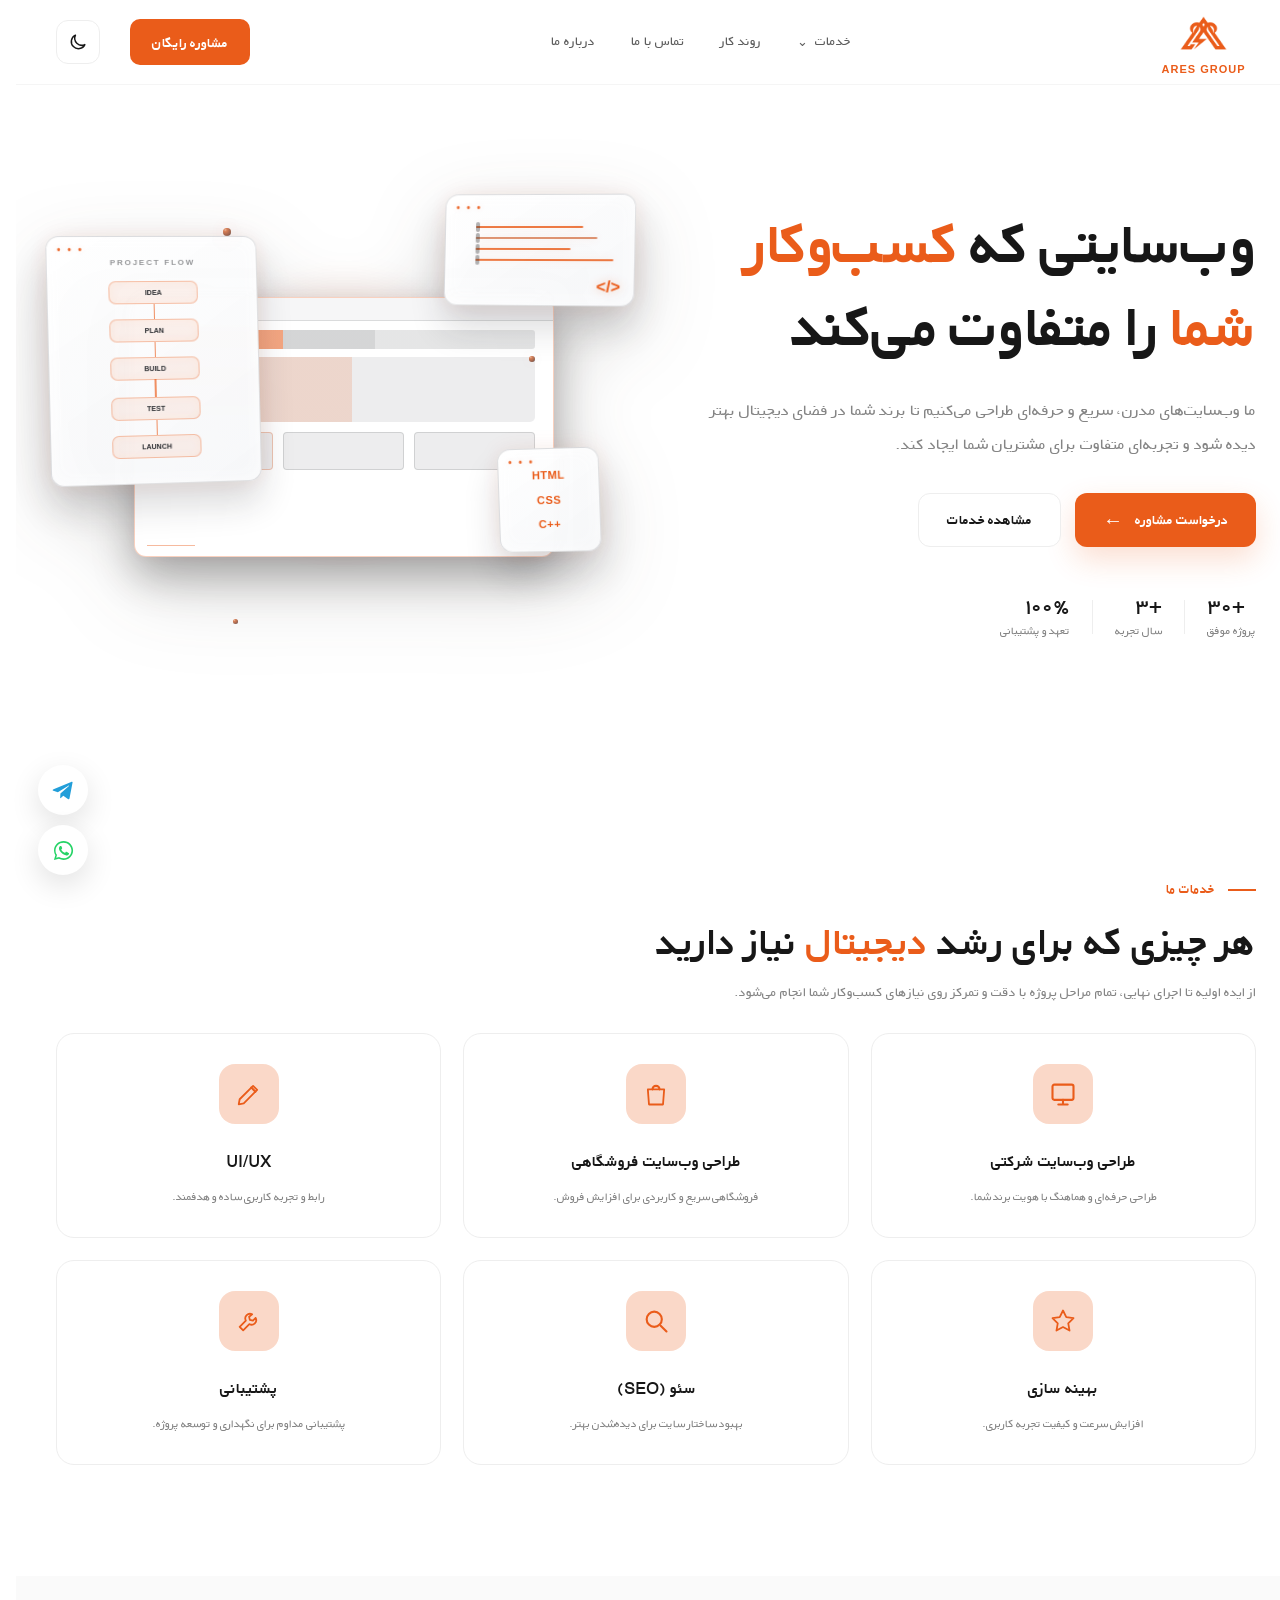
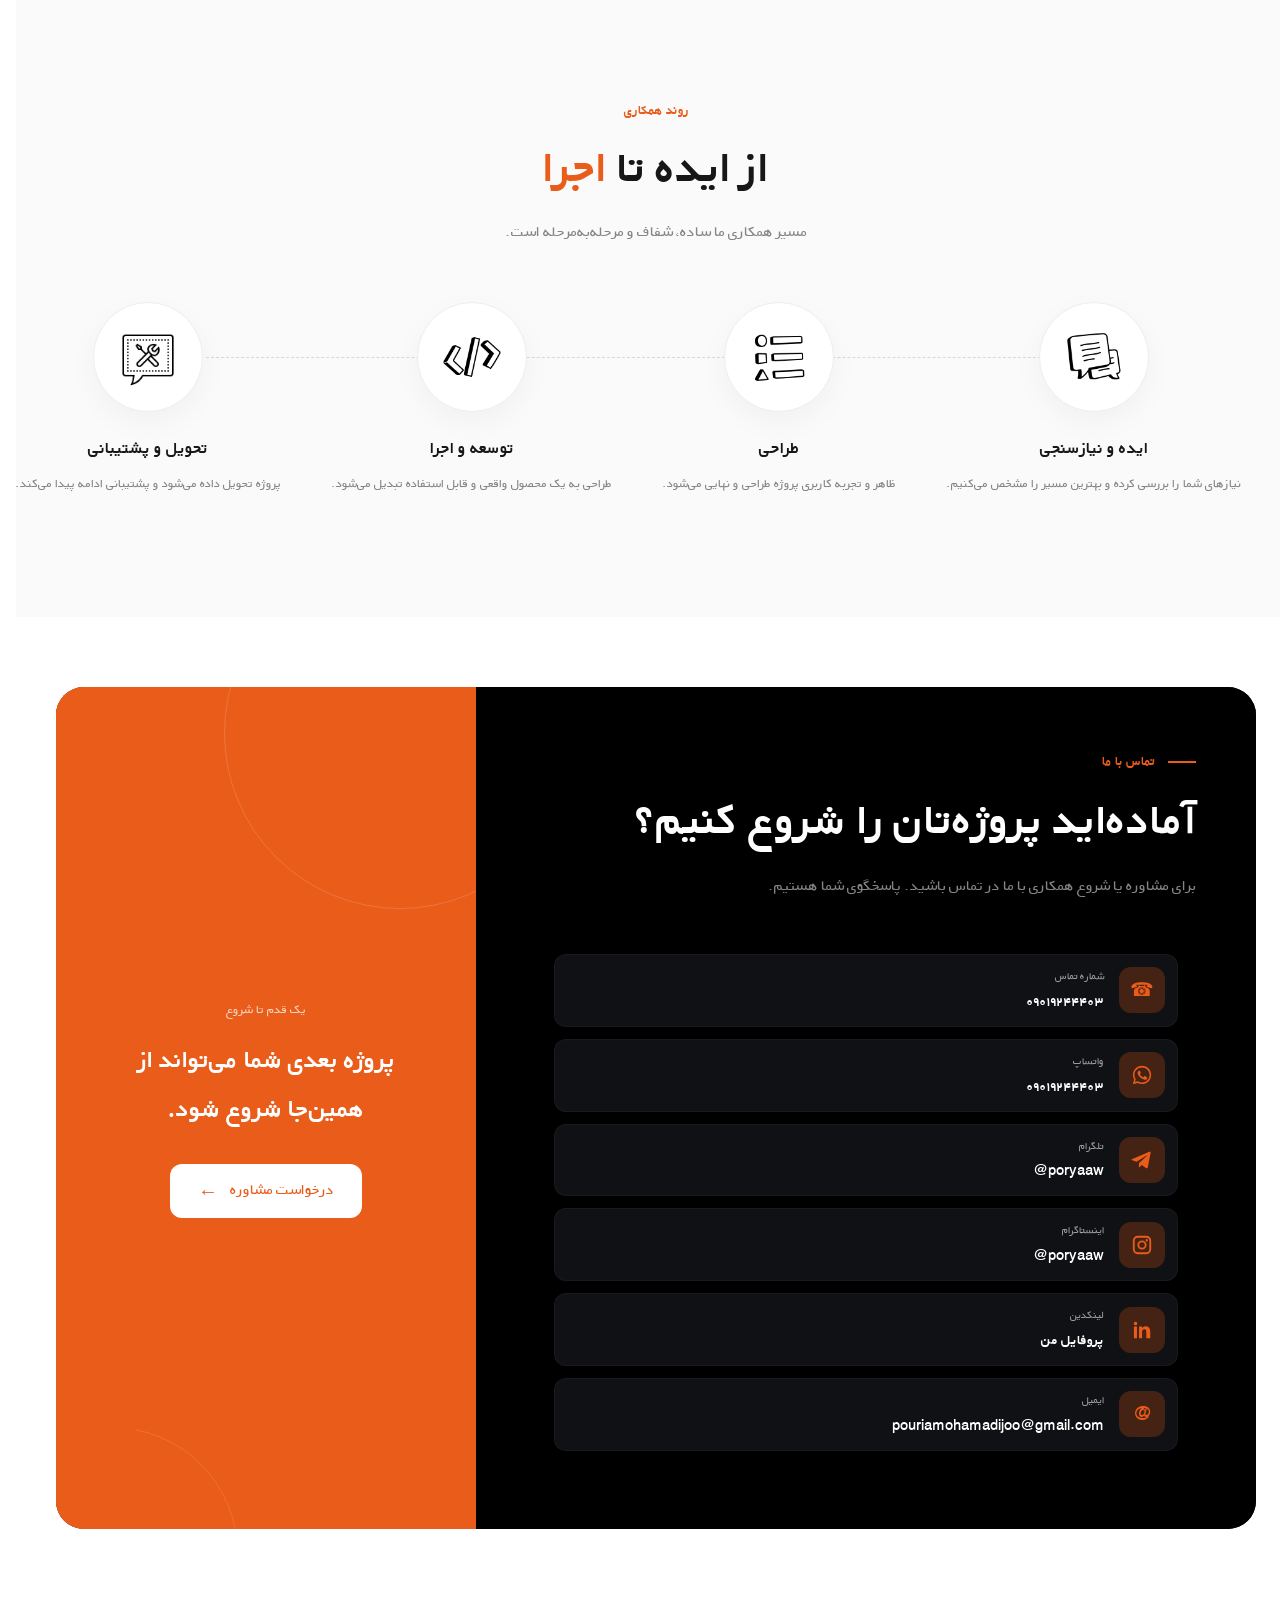
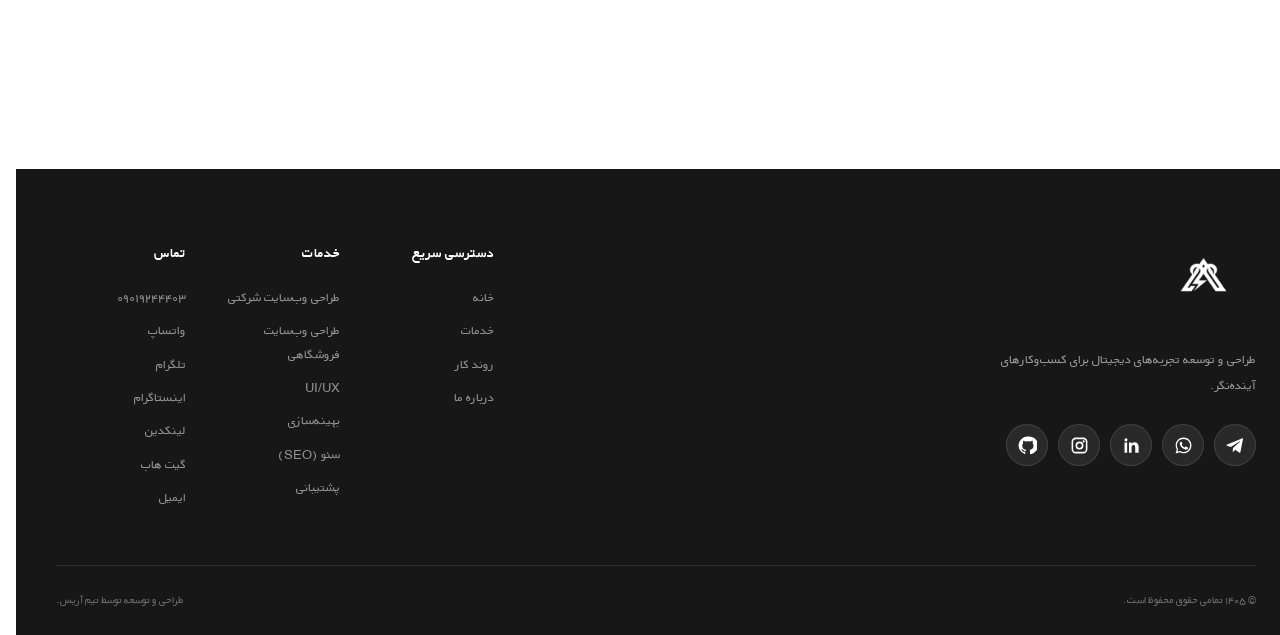
==== index.html @ 365f29b2 "Initial commit: ARES production ready" ====
<!DOCTYPE html>
<html lang="fa" dir="rtl">

<head>
    <meta charset="UTF-8">
    <meta name="viewport" content="width=device-width, initial-scale=1.0">

    <title>ARES</title>

    <meta
        name="description"
        content="طراحی و توسعه وب‌سایت‌های حرفه‌ای"
    >

    <script>
        (function () {
            try {
                var theme = localStorage.getItem("ares-theme");
                if (theme === "dark" ||
                    (theme === null && window.matchMedia("(prefers-color-scheme: dark)").matches)) {
                    document.documentElement.classList.add("theme-ready");
                }
            } catch (e) {}
        })();
    </script>

    <link rel="stylesheet" href="css/style.css">
</head>

<body>

    <!-- =========================
         FLOATING SOCIAL BUTTONS
    ========================== -->

    <div class="floating-socials">

        <a
            href="https://t.me/poryaaw"
            target="_blank"
            rel="noopener noreferrer"
            class="social-btn telegram"
            aria-label="تلگرام"
        >
            <svg viewBox="0 0 24 24" aria-hidden="true">
                <path d="M21.5 3.5L18.3 20c-.2 1.1-.8 1.4-1.7.9l-4.8-3.5-2.3 2.2c-.3.3-.5.5-1 .5l.3-4.9 8.9-8c.4-.4-.1-.6-.6-.2L6.1 13.8l-4.7-1.5c-1-.3-1-1 .2-1.5L20 3c.9-.3 1.7.2 1.5.5z"/>
            </svg>
        </a>

        <a
            href="https://wa.me/989019244403"
            target="_blank"
            rel="noopener noreferrer"
            class="social-btn whatsapp"
            aria-label="واتساپ"
        >
            <svg viewBox="0 0 24 24" aria-hidden="true">
                <path d="M12.1 2C6.6 2 2.1 6.4 2.1 11.9c0 1.8.5 3.5 1.4 5L2 22l5.2-1.4c1.5.8 3.1 1.2 4.8 1.2 5.5 0 10-4.4 10-9.9S17.6 2 12.1 2zm0 18.1c-1.5 0-3-.4-4.3-1.1l-.3-.2-3.1.8.8-3-.2-.3c-.9-1.3-1.3-2.8-1.3-4.4 0-4.5 3.7-8.1 8.3-8.1s8.3 3.6 8.3 8.1-3.7 8.2-8.2 8.2zm4.5-6.1c-.2-.1-1.4-.7-1.6-.8-.2-.1-.4-.1-.5.1-.2.2-.6.8-.7 1-.1.2-.3.2-.5.1-1.5-.7-2.5-1.3-3.5-3-.3-.5.3-.5.8-1.7.1-.2 0-.4-.1-.5-.1-.1-.5-1.2-.7-1.6-.2-.4-.4-.3-.5-.3h-.4c-.2 0-.5.1-.7.3-.2.2-.9.9-.9 2.2s.9 2.5 1 2.7c.1.2 1.8 2.8 4.4 3.9 1.7.7 2.4.8 3.3.7.5-.1 1.4-.6 1.6-1.1.2-.5.2-1 .1-1.1-.1-.2-.3-.2-.5-.3z"/>
            </svg>
        </a>

    </div>


    <!-- =========================
         HEADER
    ========================== -->

    <header class="header">

        <div class="container header-inner">

            <a href="index.html#home" class="logo-link">
                <img
                    src="/logo/YOUR-LOGO.png"
                    alt="ARES"
                    class="logo"
                >
                <span class="logo-name">ARES GROUP</span>
            </a>

            <nav class="navigation">
<div class="nav-services-dropdown">
                    <a href="index.html#services" class="nav-link nav-services-trigger" aria-haspopup="true">
                        خدمات
                        <span class="nav-services-arrow" aria-hidden="true">⌄</span>
                    </a>
                    <div class="services-dropdown-menu" role="menu">
                        <a href="service-corporate.html" role="menuitem">طراحی وب‌سایت شرکتی</a>
                        <a href="service-ecommerce.html" role="menuitem">طراحی وب‌سایت فروشگاهی</a>
                        <a href="service-uiux.html" role="menuitem">UI/UX</a>
                        <a href="service-optimization.html" role="menuitem">بهینه‌سازی</a>
                        <a href="service-seo.html" role="menuitem">سئو (SEO)</a>
                        <a href="service-support.html" role="menuitem">پشتیبانی</a>
                    </div>
                </div>

                <a href="#process" class="nav-link">
                    روند کار
                </a>

                <a href="#contact" class="nav-link">
                    تماس با ما
                </a>

                <a href="about.html" class="nav-link">
                    درباره ما
                </a>

            </nav>

            <a href="index.html#contact-form" class="header-button consultation-link">
                مشاوره رایگان
            </a>

            <button
                class="theme-toggle"
                type="button"
                aria-label="فعال کردن حالت تاریک"
                aria-pressed="false"
                title="حالت تاریک"
            >
                <svg class="moon-icon" viewBox="0 0 24 24" aria-hidden="true">
                    <path d="M20.2 15.1A8.5 8.5 0 0 1 8.9 3.8 8.5 8.5 0 1 0 20.2 15.1Z"></path>
                </svg>
                <svg class="sun-icon" viewBox="0 0 24 24" aria-hidden="true">
                    <circle cx="12" cy="12" r="4"></circle>
                    <path d="M12 2v2M12 20v2M4.93 4.93l1.42 1.42M17.65 17.65l1.42 1.42M2 12h2M20 12h2M4.93 19.07l1.42-1.42M17.65 6.35l1.42-1.42"></path>
                </svg>
            </button>

            <button
                class="mobile-menu-button"
                aria-label="باز کردن منو"
                type="button"
            >
                <span></span>
                <span></span>
                <span></span>
            </button>

        </div>

        <div class="mobile-navigation">
<div class="mobile-services-group">
                <a href="index.html#services">خدمات</a>
                <div class="mobile-services-submenu">
                    <a href="service-corporate.html">طراحی وب‌سایت شرکتی</a>
                    <a href="service-ecommerce.html">طراحی وب‌سایت فروشگاهی</a>
                    <a href="service-uiux.html">UI/UX</a>
                    <a href="service-optimization.html">بهینه‌سازی</a>
                    <a href="service-seo.html">سئو (SEO)</a>
                    <a href="service-support.html">پشتیبانی</a>
                </div>
            </div>
            <a href="#process">روند کار</a>
            <a href="#contact">تماس با ما</a>
            <a href="about.html">درباره ما</a>

        </div>

    </header>


    <main>

        <!-- =========================
             HERO
        ========================== -->

        <section class="hero" id="home">

            <div class="container hero-grid">

                <div class="hero-content">

                    <h1>
                        وب‌سایتی که
                        <span>کسب‌وکار شما</span>
                        را متفاوت می‌کند
                    </h1>

                    <p class="hero-description">
                        ما وب‌سایت‌های مدرن، سریع و حرفه‌ای طراحی می‌کنیم
                        تا برند شما در فضای دیجیتال بهتر دیده شود و
                        تجربه‌ای متفاوت برای مشتریان شما ایجاد کند.
                    </p>

                    <div class="hero-buttons">

                        <a href="#contact-form" class="primary-button consultation-link">
                            درخواست مشاوره
                            <span>←</span>
                        </a>

                        <a href="#services" class="secondary-button">
                            مشاهده خدمات
                        </a>

                    </div>

                    <div class="hero-trust">

                        <div class="trust-item">
                            <strong dir="ltr">۳۰+</strong>
                            <span>پروژه موفق</span>
                        </div>

                        <div class="trust-divider"></div>

                        <div class="trust-item">
                            <strong>+۳</strong>
                            <span>سال تجربه</span>
                        </div>

                        <div class="trust-divider"></div>

                        <div class="trust-item">
                            <strong>۱۰۰٪</strong>
                            <span>تعهد و پشتیبانی</span>
                        </div>

                    </div>

                </div>


                <div class="hero-visual">

                    <div class="hero-3d-scene" aria-hidden="true">
                        <div class="hero-panel hero-panel-code">
                            
                            <div class="code-line"></div>
                            <div class="code-line"></div>
                            <div class="code-line"></div>
                            <div class="code-line"></div>
                            <b>&lt;/&gt;</b>
                        </div>

                        <div class="hero-panel hero-panel-flow">
                            <span class="flow-title">PROJECT FLOW</span>
                            <div class="flow-row">
                                <i>IDEA</i><em></em><i>PLAN</i><em></em><i>BUILD</i>
                            </div>
                            <div class="flow-row flow-row-second">
                                <i>TEST</i><em></em><i>LAUNCH</i>
                            </div>
                        </div>
<div class="hero-panel-webpage">
                            <div class="web-topbar"></div>
                            <div class="web-nav"></div>
                            <div class="web-hero"></div>
                            <div class="web-cards">
                                <div class="web-card"></div>
                                <div class="web-card"></div>
                                <div class="web-card"></div>
                            </div>
                        </div>

                        <div class="hero-panel hero-panel-data">
                            <div class="stack-item"><b>HTML</b></div>
                            <div class="stack-item"><b>CSS</b></div>
                            <div class="stack-item"><b>C++</b></div>
                        </div>

                        <div class="hero-orb hero-orb-one"></div>
                        <div class="hero-orb hero-orb-two"></div>
                        <div class="hero-orb hero-orb-three"></div>
                    </div>

                </div>

            </div>

        </section>


        <!-- =========================
             SERVICES
        ========================== -->

        <section class="services section" id="services">

            <div class="container">

                <div class="section-heading">

                    <span class="section-label">
                        خدمات ما
                    </span>

                    <h2>
                        هر چیزی که برای رشد
                        <span>دیجیتال</span>
                        نیاز دارید
                    </h2>

                    <p>
                        از ایده اولیه تا اجرای نهایی، تمام مراحل پروژه
                        با دقت و تمرکز روی نیازهای کسب‌وکار شما انجام می‌شود.
                    </p>

                </div>


                <div class="services-grid">

                    <a href="service-corporate.html" class="service-card" aria-label="طراحی وب‌سایت شرکتی">
                        <div class="service-icon" aria-hidden="true"><svg viewBox="0 0 24 24"><rect x="3" y="4" width="18" height="13" rx="1.5"></rect><path d="M8 21h8M12 17v4"></path></svg></div>
                        <h3>طراحی وب‌سایت شرکتی</h3>
                        <p>طراحی حرفه‌ای و هماهنگ با هویت برند شما.</p>
                    </a>

                    <a href="service-ecommerce.html" class="service-card" aria-label="طراحی وب‌سایت فروشگاهی">
                        <div class="service-icon" aria-hidden="true"><svg viewBox="0 0 24 24"><path d="M5 8h14l-1 13H6L5 8Z"></path><path d="M9 8a3 3 0 0 1 6 0"></path></svg></div>
                        <h3>طراحی وب‌سایت فروشگاهی</h3>
                        <p>فروشگاهی سریع و کاربردی برای افزایش فروش.</p>
                    </a>

                    <a href="service-uiux.html" class="service-card" aria-label="UI/UX">
                        <div class="service-icon" aria-hidden="true"><svg viewBox="0 0 24 24"><path d="m4 16.5-.8 4.3 4.3-.8L19 8.5 15.5 5 4 16.5Z"></path><path d="m14 6.5 3.5 3.5"></path></svg></div>
                        <h3>UI/UX</h3>
                        <p>رابط و تجربه کاربری ساده و هدفمند.</p>
                    </a>

                    <a href="service-optimization.html" class="service-card" aria-label="بهینه سازی">
                        <div class="service-icon" aria-hidden="true"><svg viewBox="0 0 24 24"><path d="m12 3 2.8 5.7 6.2.9-4.5 4.4 1.1 6.2-5.6-3-5.6 3 1.1-6.2L3 9.6l6.2-.9L12 3Z"></path></svg></div>
                        <h3>بهینه سازی</h3>
                        <p>افزایش سرعت و کیفیت تجربه کاربری.</p>
                    </a>

                    <a href="service-seo.html" class="service-card" aria-label="سئو (SEO)">
                        <div class="service-icon" aria-hidden="true"><svg viewBox="0 0 24 24"><circle cx="10.5" cy="10.5" r="6.5"></circle><path d="m16 16 5 5"></path></svg></div>
                        <h3>سئو (SEO)</h3>
                        <p>بهبود ساختار سایت برای دیده‌شدن بهتر.</p>
                    </a>

                    <a href="service-support.html" class="service-card" aria-label="پشتیبانی">
                        <div class="service-icon" aria-hidden="true"><svg viewBox="0 0 24 24"><path d="M14.7 6.3a4 4 0 0 0-5.4 5.4L4 17l3 3 5.3-5.3a4 4 0 0 0 5.4-5.4l-2.3 2.3-2.7-.6-.6-2.7 2.6-2Z"></path></svg></div>
                        <h3>پشتیبانی</h3>
                        <p>پشتیبانی مداوم برای نگهداری و توسعه پروژه.</p>
                    </a>

                </div>

            </div>

        </section>


        <!-- =========================
             PROCESS
        ========================== -->

        <section class="process section" id="process">

            <div class="container">

                <div class="section-heading centered">

                    <span class="section-label">
                        روند همکاری
                    </span>

                    <h2>
                        از ایده تا
                        <span>اجرا</span>
                    </h2>

                    <p>
                        مسیر همکاری ما ساده، شفاف و مرحله‌به‌مرحله است.
                    </p>

                </div>


                <div class="process-grid">

                    <div class="process-line"></div>
                    <div class="process-item">

                        <div class="process-icon">
                            <img src="assets/icons/1.png" alt="">
                        </div>

                        <h3>
                            ایده و نیازسنجی
                        </h3>

                        <p>
                            نیازهای شما را بررسی کرده و
                            بهترین مسیر را مشخص می‌کنیم.
                        </p>

                    </div>

                    <div class="process-item">

                        <div class="process-icon">
                            <img src="assets/icons/2.png" alt="">
                        </div>

                        <h3>
                            طراحی
                        </h3>

                        <p>
                            ظاهر و تجربه کاربری پروژه
                            طراحی و نهایی می‌شود.
                        </p>

                    </div>

                    <div class="process-item">

                        <div class="process-icon">
                            <img src="assets/icons/3.png" alt="">
                        </div>

                        <h3>
                            توسعه و اجرا
                        </h3>

                        <p>
                            طراحی به یک محصول واقعی و
                            قابل استفاده تبدیل می‌شود.
                        </p>

                    </div>

                    <div class="process-item">

                        <div class="process-icon">
                            <img src="assets/icons/4.png" alt="">
                        </div>

                        <h3>
                            تحویل و پشتیبانی
                        </h3>

                        <p>
                            پروژه تحویل داده می‌شود و
                            پشتیبانی ادامه پیدا می‌کند.
                        </p>

                    </div>

                </div>

            </div>

        </section>


        <!-- =========================
             CONTACT
        ========================== -->

        <section class="contact section" id="contact">

            <div class="container">

                <div class="contact-box">

                    <div class="contact-content">

                        <span class="section-label">
                            تماس با ما
                        </span>

                        <h2>
                            آماده‌اید پروژه‌تان را
                            <span>شروع کنیم؟</span>
                        </h2>

                        <p>
                            برای مشاوره یا شروع همکاری با ما در تماس باشید.
                            پاسخگوی شما هستیم.
                        </p>

                        <div class="contact-methods">


                            <a
                                href="tel:09019244403"
                                class="contact-method"
                            >
                                <div class="contact-method-icon">
                                    ☎
                                </div>

                                <div>
                                    <span>شماره تماس</span>
                                    <strong>
                                        ۰۹۰۱۹۲۴۴۴۰۳
                                    </strong>
                                </div>
                            </a>



                            <a
                                href="https://wa.me/989019244403"
                                target="_blank"
                                rel="noopener noreferrer"
                                class="contact-method"
                            >
                                <div class="contact-method-icon social-icon whatsapp-icon">
                                    <svg viewBox="0 0 24 24" aria-hidden="true"><path d="M12.1 2C6.6 2 2.1 6.4 2.1 11.9c0 1.8.5 3.5 1.4 5L2 22l5.2-1.4c1.5.8 3.1 1.2 4.8 1.2 5.5 0 10-4.4 10-9.9S17.6 2 12.1 2zm0 18.1c-1.5 0-3-.4-4.3-1.1l-.3-.2-3.1.8.8-3-.2-.3c-.9-1.3-1.3-2.8-1.3-4.4 0-4.5 3.7-8.1 8.3-8.1s8.3 3.6 8.3 8.1-3.7 8.2-8.2 8.2zm4.5-6.1c-.2-.1-1.4-.7-1.6-.8-.2-.1-.4-.1-.5.1-.2.2-.6.8-.7 1-.1.2-.3.2-.5.1-1.5-.7-2.5-1.3-3.5-3-.3-.5.3-.5.8-1.7.1-.2 0-.4-.1-.5-.1-.1-.5-1.2-.7-1.6-.2-.4-.4-.3-.5-.3h-.4c-.2 0-.5.1-.7.3-.2.2-.9.9-.9 2.2s.9 2.5 1 2.7c.1.2 1.8 2.8 4.4 3.9 1.7.7 2.4.8 3.3.7.5-.1 1.4-.6 1.6-1.1.2-.5.2-1 .1-1.1-.1-.2-.3-.2-.5-.3z"/></svg>
                                </div>

                                <div>
                                    <span>واتساپ</span>
                                    <strong>
                                        ۰۹۰۱۹۲۴۴۴۰۳
                                    </strong>
                                </div>
                            </a>



                            <a
                                href="https://t.me/poryaaw"
                                target="_blank"
                                rel="noopener noreferrer"
                                class="contact-method"
                            >
                                <div class="contact-method-icon social-icon telegram-icon">
                                    <svg viewBox="0 0 24 24" aria-hidden="true"><path d="M21.5 3.5L18.3 20c-.2 1.1-.8 1.4-1.7.9l-4.8-3.5-2.3 2.2c-.3.3-.5.5-1 .5l.3-4.9 8.9-8c.4-.4-.1-.6-.6-.2L6.1 13.8l-4.7-1.5c-1-.3-1-1 .2-1.5L20 3c.9-.3 1.7.2 1.5.5z"/></svg>
                                </div>

                                <div>
                                    <span>تلگرام</span>
                                    <strong>
                                        @poryaaw
                                    </strong>
                                </div>
                            </a>


                            <a
                                href="https://www.instagram.com/poryaaw/"
                                target="_blank"
                                rel="noopener noreferrer"
                                class="contact-method"
                                aria-label="اینستاگرام"
                            >
                                <div class="contact-method-icon social-icon">
                                    <svg viewBox="0 0 24 24" aria-hidden="true">
                                        <path d="M7.3 2h9.4A5.3 5.3 0 0 1 22 7.3v9.4a5.3 5.3 0 0 1-5.3 5.3H7.3A5.3 5.3 0 0 1 2 16.7V7.3A5.3 5.3 0 0 1 7.3 2zm0 2A3.3 3.3 0 0 0 4 7.3v9.4A3.3 3.3 0 0 0 7.3 20h9.4a3.3 3.3 0 0 0 3.3-3.3V7.3A3.3 3.3 0 0 0 16.7 4H7.3zm9.9 1.5a1.3 1.3 0 1 1 0 2.6 1.3 1.3 0 0 1 0-2.6zM12 7a5 5 0 1 1 0 10 5 5 0 0 1 0-10zm0 2a3 3 0 1 0 0 6 3 3 0 0 0 0-6z"/>
                                    </svg>
                                </div>
                                <div>
                                    <span>اینستاگرام</span>
                                    <strong>@poryaaw</strong>
                                </div>
                            </a>


                            <a
                                href="https://www.linkedin.com/in/pouriyamohammadijoo-ab407a313"
                                target="_blank"
                                rel="noopener noreferrer"
                                class="contact-method"
                                aria-label="لینکدین"
                            >
                                <div class="contact-method-icon social-icon">
                                    <svg viewBox="0 0 24 24" aria-hidden="true">
                                        <path d="M6.5 8.2H3.2V21h3.3V8.2zM4.9 3A1.9 1.9 0 1 0 5 6.8 1.9 1.9 0 0 0 4.9 3zM21 13.7c0-3.9-2.1-5.8-5-5.8-2.3 0-3.3 1.3-3.9 2.1V8.2H8.8V21h3.3v-6.3c0-1.7.3-3.4 2.5-3.4 2.1 0 2.1 2 2.1 3.5V21H21v-7.3z"/>
                                    </svg>
                                </div>
                                <div>
                                    <span>لینکدین</span>
                                    <strong>پروفایل من</strong>
                                </div>
                            </a>

                            <a href="mailto:pouriamohamadijoo@gmail.com" class="contact-method">
                                <div class="contact-method-icon">@</div>
                                <div>
                                    <span>ایمیل</span>
                                    <strong>pouriamohamadijoo@gmail.com</strong>
                                </div>
                            </a>

                        </div>

                    </div>


                    <div class="contact-action">

                        <div class="contact-action-inner">

                            <div class="contact-action-copy">
                                <span>
                                    یک قدم تا شروع
                                </span>

                                <h3>
                                    پروژه بعدی شما
                                    می‌تواند از همین‌جا شروع شود.
                                </h3>
                            </div>

                            <button
                                type="button"
                                class="white-button contact-form-toggle"
                                aria-expanded="false"
                                aria-controls="contact-form"
                            >
                                درخواست مشاوره
                                <span>←</span>
                            </button>

                            <form class="contact-form" id="contact-form" novalidate>
                                <input type="text" name="website" class="contact-form-honeypot" tabindex="-1" autocomplete="off" aria-hidden="true">
                                <div class="contact-form-header">
                                    <span>شروع همکاری</span>
                                    <button type="button" class="contact-form-close" aria-label="بستن فرم">×</button>
                                </div>

                                <label>
                                    <span>نام و نام خانوادگی</span>
                                    <input type="text" name="name" autocomplete="name" placeholder="نام و نام خانوادگی" required>
                                </label>

                                <label>
                                    <span>شماره تماس</span>
                                    <input type="tel" name="phone" autocomplete="tel" inputmode="numeric" pattern="[0-9]*" maxlength="11" placeholder="09123456789" required>
                                </label>

                                <label>
                                    <span>به چه چیزی نیاز داری؟</span>
                                    <select name="service" required>
                                        <option value="" selected disabled>انتخاب خدمت</option>
                                        <option>طراحی وب‌سایت شرکتی</option>
                                        <option>طراحی وب‌سایت فروشگاهی</option>
                                        <option>UI/UX</option>
                                        <option>بهینه سازی</option>
                                        <option>سئو (SEO)</option>
                                        <option>پشتیبانی</option>
                                        <option>سایر</option>
                                    </select>
                                </label>

                                <label>
                                    <span>توضیح کوتاه <em>(اختیاری)</em></span>
                                    <textarea name="message" rows="3" placeholder="توضیح کوتاه درباره پروژه"></textarea>
                                </label>

                                <button type="submit" class="contact-form-submit">
                                    ارسال درخواست
                                </button>

                                <p class="contact-form-status" role="status" aria-live="polite"></p>
                            </form>

                        </div>

                    </div>

                </div>

            </div>

        </section>

    </main>


    <!-- =========================
         FOOTER
    ========================== -->

    <footer class="footer">

        <div class="container">

            <div class="footer-main">

                <div class="footer-brand">

                    <a href="#home" class="footer-logo-link" aria-label="بازگشت به خانه">
                        <img
                            src="/logo/YOUR-LOGO.png"
                            alt="ARES"
                            class="footer-logo"
                        >
                    </a>

                    <p>
                        طراحی و توسعه تجربه‌های دیجیتال
                        برای کسب‌وکارهای آینده‌نگر.
                    </p>

                    <div class="footer-socials">

                        <a
                            href="https://t.me/poryaaw"
                            target="_blank"
                            rel="noopener noreferrer"
                            aria-label="تلگرام"
                        >
                            <svg viewBox="0 0 24 24" aria-hidden="true">
                                <path d="M21.5 3.5L18.3 20c-.2 1.1-.8 1.4-1.7.9l-4.8-3.5-2.3 2.2c-.3.3-.5.5-1 .5l.3-4.9 8.9-8c.4-.4-.1-.6-.6-.2L6.1 13.8l-4.7-1.5c-1-.3-1-1 .2-1.5L20 3c.9-.3 1.7.2 1.5.5z"/>
                            </svg>
                        </a>

                        <a
                            href="https://wa.me/989019244403"
                            target="_blank"
                            rel="noopener noreferrer"
                            aria-label="واتساپ"
                        >
                            <svg viewBox="0 0 24 24" aria-hidden="true">
                                <path d="M12.1 2C6.6 2 2.1 6.4 2.1 11.9c0 1.8.5 3.5 1.4 5L2 22l5.2-1.4c1.5.8 3.1 1.2 4.8 1.2 5.5 0 10-4.4 10-9.9S17.6 2 12.1 2zm0 18.1c-1.5 0-3-.4-4.3-1.1l-.3-.2-3.1.8.8-3-.2-.3c-.9-1.3-1.3-2.8-1.3-4.4 0-4.5 3.7-8.1 8.3-8.1s8.3 3.6 8.3 8.1-3.7 8.2-8.2 8.2zm4.5-6.1c-.2-.1-1.4-.7-1.6-.8-.2-.1-.4-.1-.5.1-.2.2-.6.8-.7 1-.1.2-.3.2-.5.1-1.5-.7-2.5-1.3-3.5-3-.3-.5.3-.5.8-1.7.1-.2 0-.4-.1-.5-.1-.1-.5-1.2-.7-1.6-.2-.4-.4-.3-.5-.3h-.4c-.2 0-.5.1-.7.3-.2.2-.9.9-.9 2.2s.9 2.5 1 2.7c.1.2 1.8 2.8 4.4 3.9 1.7.7 2.4.8 3.3.7.5-.1 1.4-.6 1.6-1.1.2-.5.2-1 .1-1.1-.1-.2-.3-.2-.5-.3z"/>
                            </svg>
                        </a>

                        <a href="https://www.linkedin.com/in/pouriyamohammadijoo-ab407a313" target="_blank" rel="noopener noreferrer" aria-label="لینکدین">
                            <svg viewBox="0 0 24 24" aria-hidden="true"><path d="M6.5 8.2H3.2V21h3.3V8.2zM4.9 3A1.9 1.9 0 1 0 5 6.8 1.9 1.9 0 0 0 4.9 3zM21 13.7c0-3.9-2.1-5.8-5-5.8-2.3 0-3.3 1.3-3.9 2.1V8.2H8.8V21h3.3v-6.3c0-1.7.3-3.4 2.5-3.4 2.1 0 2.1 2 2.1 3.5V21H21v-7.3z"/></svg>
                        </a>

                        <a href="https://www.instagram.com/poryaaw/" target="_blank" rel="noopener noreferrer" aria-label="اینستاگرام">
                            <svg viewBox="0 0 24 24" aria-hidden="true"><path d="M7.3 2h9.4A5.3 5.3 0 0 1 22 7.3v9.4a5.3 5.3 0 0 1-5.3 5.3H7.3A5.3 5.3 0 0 1 2 16.7V7.3A5.3 5.3 0 0 1 7.3 2zm0 2A3.3 3.3 0 0 0 4 7.3v9.4A3.3 3.3 0 0 0 7.3 20h9.4a3.3 3.3 0 0 0 3.3-3.3V7.3A3.3 3.3 0 0 0 16.7 4H7.3zm9.9 1.5a1.3 1.3 0 1 1 0 2.6 1.3 1.3 0 0 1 0-2.6zM12 7a5 5 0 1 1 0 10 5 5 0 0 1 0-10zm0 2a3 3 0 1 0 0 6 3 3 0 0 0 0-6z"/></svg>
                        </a>


                        <a href="#" class="github-placeholder" aria-label="گیت‌هاب" title="گیت‌هاب">
                            <svg viewBox="0 0 24 24" aria-hidden="true">
                                <path d="M12 .7a11.3 11.3 0 0 0-3.6 22c.6.1.8-.3.8-.6v-2.1c-3.1.7-3.8-1.3-3.8-1.3-.5-1.3-1.2-1.6-1.2-1.6-1-.7.1-.7.1-.7 1.1.1 1.7 1.1 1.7 1.1 1 .1.8 2.1 3.8 1.5.1-.7.4-1.2.7-1.5-2.5-.3-5.1-1.2-5.1-5.5 0-1.2.4-2.2 1.1-3-.1-.3-.5-1.5.1-3.1 0 0 .9-.3 3.1 1.1a10.7 10.7 0 0 1 5.6 0c2.2-1.5 3.1-1.1 3.1-1.1.6 1.6.2 2.8.1 3.1.7.8 1.1 1.8 1.1 3 0 4.3-2.6 5.2-5.1 5.5.4.3.7 1 .7 2v2.9c0 .3.2.7.8.6A11.3 11.3 0 0 0 12 .7Z"/>
                            </svg>
                        </a>
                    </div>

                </div>


                <div class="footer-column">

                    <h4>
                        دسترسی سریع
                    </h4>

                    <a href="#home">خانه</a>
                    <a href="#services">خدمات</a>
                    <a href="#process">روند کار</a>
                    <a href="about.html">درباره ما</a>

                </div>


                <div class="footer-column">

                    <h4>
                        خدمات
                    </h4>

                    <a href="#services">طراحی وب‌سایت شرکتی</a>
                    <a href="#services">طراحی وب‌سایت فروشگاهی</a>
                    <a href="#services">UI/UX</a>
                    <a href="#services">بهینه‌سازی</a>
                    <a href="#services">سئو (SEO)</a>
                    <a href="#services">پشتیبانی</a>

                </div>


                <div class="footer-column">

                    <h4>
                        تماس
                    </h4>

                    <a href="tel:09019244403">
                        ۰۹۰۱۹۲۴۴۴۰۳
                    </a>

                    <a
                        href="https://wa.me/989019244403"
                        target="_blank"
                        rel="noopener noreferrer"
                    >
                        واتساپ
                    </a>

                    <a
                        href="https://t.me/poryaaw"
                        target="_blank"
                        rel="noopener noreferrer"
                    >
                        تلگرام
                    </a>

                    <a
                        href="https://www.instagram.com/poryaaw/"
                        target="_blank"
                        rel="noopener noreferrer"
                    >
                        اینستاگرام
                    </a>

                    <a
                        href="https://www.linkedin.com/in/pouriyamohammadijoo-ab407a313"
                        target="_blank"
                        rel="noopener noreferrer"
                    >
                        لینکدین
                    </a>

                    <a href="#" class="github-placeholder">
                        گیت هاب
                    </a>

                    <a href="mailto:pouriamohamadijoo@gmail.com">
                        ایمیل
                    </a>

                </div>

            </div>


            <div class="footer-bottom">

                <span>
                    © ۱۴۰۵ تمامی حقوق محفوظ است.
                </span>

                <span>
                    طراحی و توسعه توسط تیم آریس.
                </span>

            </div>

        </div>

    </footer>


    <script src="js/script.js"></script>

</body>

</html>
---- css/style.css ----
/* =====================================================
   ARES WEBSITE
   Main Color: #EA5C1A
===================================================== */

/* =====================================================
   FONTS
===================================================== */

@font-face {
    font-family: "BYekan";
    src: url("../assets/fonts/BYekan+_0.ttf") format("truetype");
    font-weight: 400;
    font-style: normal;
    font-display: swap;
}

@font-face {
    font-family: "BYekan";
    src: url("../assets/fonts/BYekan+ Bold.ttf") format("truetype");
    font-weight: 700;
    font-style: normal;
    font-display: swap;
}

@font-face {
    font-family: "PersianYekan";
    src: url("../assets/fonts/Persian-Yekan.ttf") format("truetype");
    font-weight: 400;
    font-style: normal;
    font-display: swap;
}

/* =====================================================
   VARIABLES
===================================================== */

:root {

    --primary: #EA5C1A;
    --primary-dark: #c9470d;
    --primary-light: #fff1e9;

    --black: #171717;
    --dark: #252525;
    --text: #4f4f4f;
    --muted: #858585;

    --white: #ffffff;
    --light: #f8f8f8;
    --border: #eeeeee;

    --container: 1200px;

    --radius-small: 10px;
    --radius-medium: 18px;
    --radius-large: 28px;

    --shadow: 0 15px 45px rgba(0, 0, 0, 0.06);
}

/* =====================================================
   RESET
===================================================== */

* {
    margin: 0;
    padding: 0;
    box-sizing: border-box;
}

html {
    scroll-behavior: smooth;
    scroll-padding-top: 90px;
}

body {
    direction: rtl;
    font-family: "BYekan", "PersianYekan", Tahoma, sans-serif;
    background: #ffffff;
    color: var(--black);
    line-height: 1.8;
    overflow-x: hidden;
}

img {
    max-width: 100%;
    display: block;
}

a {
    text-decoration: none;
    color: inherit;
}

button {
    font-family: inherit;
}

ul {
    list-style: none;
}

/* =====================================================
   GENERAL
===================================================== */

.container {
    width: min(1200px, calc(100% - 48px));
    margin: 0 auto;
}

.section {
    padding: 120px 0;
}

.section-label {
    display: inline-block;

    color: var(--primary);

    font-size: 14px;
    font-weight: 700;

    margin-bottom: 12px;

    position: relative;
}

.section-label::before {
    content: "";

    display: inline-block;

    width: 28px;
    height: 2px;

    background: var(--primary);

    margin-left: 10px;

    vertical-align: middle;
}

.section-heading {
    max-width: 680px;
    margin-bottom: 55px;
}

.section-heading.centered {
    margin-left: auto;
    margin-right: auto;
    text-align: center;
}

.section-heading.centered .section-label::before {
    display: none;
}

.section-heading h2 {
    font-size: clamp(32px, 4vw, 48px);
    line-height: 1.35;
    font-weight: 700;

    margin-bottom: 18px;
}

.section-heading h2 span {
    color: var(--primary);
}

.section-heading p {
    color: var(--muted);
    font-size: 16px;
    max-width: 600px;
}

.centered p {
    margin-left: auto;
    margin-right: auto;
}

/* =====================================================
   BUTTONS
===================================================== */

.primary-button,
.secondary-button,
.white-button,
.header-button {

    display: inline-flex;

    align-items: center;
    justify-content: center;

    gap: 12px;

    min-height: 54px;

    padding: 0 28px;

    border-radius: 12px;

    font-size: 15px;
    font-weight: 700;

    transition:
        transform 0.25s ease,
        background 0.25s ease,
        color 0.25s ease,
        box-shadow 0.25s ease;
}

.primary-button {
    color: var(--white);
    background: var(--primary);

    box-shadow: 0 12px 30px rgba(234, 92, 26, 0.20);
}

.primary-button:hover {
    background: var(--primary-dark);
    transform: translateY(-3px);
    box-shadow: 0 18px 35px rgba(234, 92, 26, 0.28);
}

.primary-button span,
.white-button span {
    font-size: 20px;
    transition: transform 0.2s ease;
}

.primary-button:hover span,
.white-button:hover span {
    transform: translateX(-4px);
}

.secondary-button {
    color: var(--black);
    background: #ffffff;
    border: 1px solid var(--border);
}

.secondary-button:hover {
    border-color: var(--primary);
    color: var(--primary);
    transform: translateY(-3px);
}

.white-button {
    background: #ffffff;
    color: var(--primary);
}

.white-button:hover {
    transform: translateY(-3px);
    box-shadow: 0 15px 35px rgba(0, 0, 0, 0.15);
}

/* =====================================================
   HEADER
===================================================== */

.header {

    position: fixed;

    top: 0;
    right: 0;
    left: 0;

    z-index: 1000;

    background: rgba(255, 255, 255, 0.94);

    backdrop-filter: blur(14px);

    border-bottom: 1px solid rgba(0, 0, 0, 0.04);
}

.header-inner {

    height: 84px;

    display: flex;
    align-items: center;
    justify-content: space-between;

    gap: 30px;
}

.logo-link {
    flex-shrink: 0;
}

.logo {
    width: 105px;
    height: auto;
    object-fit: contain;
}

.navigation {

    display: flex;

    align-items: center;

    gap: 36px;

    margin-right: auto;
    margin-left: auto;
}

.nav-link {

    position: relative;

    color: #5d5d5d;

    font-size: 14px;

    transition: color 0.2s ease;
}

.nav-link::after {

    content: "";

    position: absolute;

    right: 0;
    bottom: -9px;

    width: 0;
    height: 2px;

    background: var(--primary);

    transition: width 0.25s ease;
}

.nav-link:hover,
.nav-link.active {
    color: var(--primary);
}

.nav-link:hover::after,
.nav-link.active::after {
    width: 100%;
}

.header-button {
    background: var(--primary);
    color: #ffffff;

    min-height: 46px;

    padding: 0 22px;

    border-radius: 10px;
}

.header-button:hover {
    background: var(--primary-dark);
}

.mobile-menu-button {
    display: none;

    border: 0;
    background: transparent;

    width: 42px;
    height: 42px;

    cursor: pointer;
}

.mobile-menu-button span {
    display: block;

    width: 24px;
    height: 2px;

    background: var(--black);

    margin: 5px auto;
}

.mobile-navigation {
    display: none;
}

/* =====================================================
   FLOATING SOCIALS
===================================================== */

.floating-socials {

    position: fixed;

    left: 22px;
    bottom: 25px;

    z-index: 999;

    display: flex;

    flex-direction: column;

    gap: 10px;
}

.social-btn {

    width: 50px;
    height: 50px;

    border-radius: 50%;

    display: flex;

    align-items: center;
    justify-content: center;

    background: #ffffff;

    box-shadow: 0 10px 30px rgba(0, 0, 0, 0.12);

    transition:
        transform 0.25s ease,
        background 0.25s ease;
}

.social-btn svg {

    width: 23px;
    height: 23px;

    fill: currentColor;
}

.social-btn.telegram {
    color: #229ED9;
}

.social-btn.whatsapp {
    color: #25D366;
}

.social-btn:hover {
    transform: translateY(-4px) scale(1.05);
}

/* =====================================================
   HERO
===================================================== */

.hero {

    min-height: 760px;

    padding-top: 84px;

    display: flex;
    align-items: center;

    position: relative;

    overflow: hidden;

    background: #ffffff;
}

.hero-grid {

    display: grid;

    grid-template-columns: 1fr 1fr;

    align-items: center;

    gap: 50px;
}

.hero-content {
    padding: 70px 0;
}

.eyebrow {

    display: inline-flex;

    align-items: center;

    padding: 7px 14px;

    border-radius: 30px;

    background: var(--primary-light);

    color: var(--primary);

    font-size: 13px;

    margin-bottom: 22px;
}

.hero h1 {

    font-size: clamp(42px, 5vw, 67px);

    line-height: 1.3;

    font-weight: 700;

    letter-spacing: -1.5px;

    max-width: 650px;

    margin-bottom: 24px;
}

.hero h1 span {
    color: var(--primary);
}

.hero-description {

    color: var(--muted);

    font-size: 17px;

    line-height: 2;

    max-width: 590px;

    margin-bottom: 32px;
}

.hero-buttons {

    display: flex;

    align-items: center;

    gap: 14px;

    margin-bottom: 45px;
}

.hero-trust {

    display: flex;

    align-items: center;

    gap: 22px;
}

.trust-item {

    display: flex;

    flex-direction: column;
}

.trust-item strong {

    font-size: 22px;

    color: var(--black);

    line-height: 1.3;
}

.trust-item span {

    color: var(--muted);

    font-size: 12px;
}

.trust-divider {

    width: 1px;
    height: 34px;

    background: var(--border);
}

.hero-visual {

    position: relative;

    min-height: 550px;

    display: flex;

    align-items: center;
    justify-content: center;
}

.hero-circle {

    position: absolute;

    width: 480px;
    height: 480px;

    border-radius: 50%;

    background: var(--primary-light);

    opacity: 0.65;
}

.hero-illustration {
    display: none;
}

.hero-3d-scene {
    position: relative;
    z-index: 2;
    width: min(100%, 570px);
    height: 540px;
    perspective: 1100px;
    transform-style: preserve-3d;
    filter: drop-shadow(0 28px 42px rgba(0, 0, 0, 0.35));
    animation: heroSceneFloat 6s ease-in-out infinite;
}

.hero-3d-scene::before {
    content: "";
    position: absolute;
    width: 310px;
    height: 310px;
    left: 50%;
    top: 50%;
    transform: translate(-50%, -52%);
    border-radius: 50%;
    background: radial-gradient(circle, rgba(234, 92, 26, 0.30) 0%, rgba(234, 92, 26, 0.10) 38%, transparent 72%);
    filter: blur(8px);
}

.hero-orbit {
    position: absolute;
    left: 50%;
    top: 51%;
    width: 465px;
    height: 170px;
    border: 1px solid rgba(234, 92, 26, 0.48);
    border-radius: 50%;
    transform-style: preserve-3d;
    box-shadow: 0 0 22px rgba(234, 92, 26, 0.13);
}

.hero-orbit-one {
    transform: translate(-50%, -50%) rotateX(66deg) rotateZ(-12deg);
}

.hero-orbit-two {
    width: 390px;
    height: 135px;
    border-color: rgba(255, 157, 92, 0.28);
    transform: translate(-50%, -50%) rotateX(66deg) rotateZ(48deg);
}

.hero-orbit::after {
    content: "";
    position: absolute;
    width: 7px;
    height: 7px;
    top: 50%;
    left: 8px;
    border-radius: 50%;
    background: var(--primary);
    box-shadow: 0 0 15px 4px rgba(234, 92, 26, 0.55);
}

.hero-pedestal {
    position: absolute;
    left: 50%;
    bottom: 66px;
    width: 360px;
    height: 100px;
    transform: translateX(-50%) rotateX(64deg);
    transform-style: preserve-3d;
}

.hero-pedestal-base,
.hero-pedestal-top {
    position: absolute;
    left: 50%;
    transform: translateX(-50%);
    border-radius: 50%;
}

.hero-pedestal-base {
    bottom: 0;
    width: 360px;
    height: 105px;
    background: linear-gradient(145deg, #2b2d31, #090a0c 58%, #1d2024);
    border: 1px solid rgba(255, 255, 255, 0.10);
    box-shadow: 0 20px 34px rgba(0,0,0,.48), inset 0 0 18px rgba(255,255,255,.04);
}

.hero-pedestal-top {
    bottom: 24px;
    width: 300px;
    height: 78px;
    background: radial-gradient(ellipse at center, #3a1a0c 0%, #141518 58%, #08090a 100%);
    border: 2px solid rgba(234, 92, 26, 0.75);
    box-shadow: 0 0 24px rgba(234, 92, 26, 0.20), inset 0 0 25px rgba(234, 92, 26, 0.15);
}

.hero-pedestal-ring {
    position: absolute;
    z-index: 3;
    left: 50%;
    bottom: 43px;
    width: 250px;
    height: 58px;
    transform: translateX(-50%);
    border: 2px solid var(--primary);
    border-radius: 50%;
    box-shadow: 0 0 18px rgba(234, 92, 26, .5);
}

.hero-mark {
    position: absolute;
    left: 50%;
    bottom: 156px;
    width: 190px;
    height: 215px;
    transform: translateX(-50%) translateZ(45px);
    transform-style: preserve-3d;
}

.hero-mark-face,
.hero-mark-depth {
    position: absolute;
    inset: 0;
    display: grid;
    place-items: center;
    font-family: Arial, sans-serif;
    font-size: 178px;
    font-weight: 900;
    line-height: 1;
    font-style: italic;
    color: #0b0d10;
    -webkit-text-stroke: 10px var(--primary);
    text-shadow: 0 0 18px rgba(234,92,26,.32), 0 18px 0 #8e320d, 0 26px 24px rgba(0,0,0,.55);
}

.hero-mark-depth {
    transform: translateZ(-16px) translate(9px, 9px);
    color: #131519;
    -webkit-text-stroke: 8px #70280d;
    opacity: .92;
}

.hero-tech-ring {
    position: absolute;
    width: 245px;
    height: 245px;
    left: 50%;
    top: 94px;
    transform: translateX(-50%) rotateX(68deg);
    border: 1px dashed rgba(234,92,26,.34);
    border-radius: 50%;
    box-shadow: 0 0 30px rgba(234,92,26,.09);
}

.hero-panel {
    position: absolute;
    z-index: 5;
    padding: 14px;
    background: linear-gradient(145deg, rgba(40,43,48,.92), rgba(10,11,13,.95));
    border: 1px solid rgba(255,255,255,.13);
    border-radius: 13px;
    box-shadow: 0 22px 35px rgba(0,0,0,.40), inset 0 0 20px rgba(255,255,255,.035), 0 0 22px rgba(234,92,26,.08);
    backdrop-filter: blur(8px);
}

.hero-panel-code {
    width: 142px;
    height: 100px;
    top: 72px;
    right: 30px;
    transform: rotateY(-18deg) rotateZ(3deg);
}

.hero-panel-code span {
    display: block;
    height: 4px;
    margin-bottom: 8px;
    border-radius: 4px;
    background: rgba(234,92,26,.50);
}

.hero-panel-code span:nth-child(2) { width: 70%; }
.hero-panel-code span:nth-child(3) { width: 84%; }
.hero-panel-code span:nth-child(4) { width: 52%; }
.hero-panel-code b {
    position: absolute;
    right: 12px;
    bottom: 7px;
    color: var(--primary);
    font: 700 15px/1 Arial, sans-serif;
}

.hero-panel-chart {
    width: 122px;
    height: 92px;
    top: 210px;
    left: 16px;
    transform: rotateY(19deg) rotateZ(-5deg);
}

.hero-panel-chart i {
    display: inline-block;
    width: 13px;
    margin: 0 4px;
    vertical-align: bottom;
    border-radius: 3px 3px 0 0;
    background: linear-gradient(to top, #8c320d, var(--primary));
}
.hero-panel-chart i:nth-child(1) { height: 22px; }
.hero-panel-chart i:nth-child(2) { height: 39px; }
.hero-panel-chart i:nth-child(3) { height: 30px; }
.hero-panel-chart i:nth-child(4) { height: 52px; }
.hero-panel-chart b {
    position: absolute;
    top: 10px;
    right: 12px;
    color: var(--primary);
    font: 700 18px/1 Arial, sans-serif;
}

.hero-panel-data {
    width: 112px;
    height: 112px;
    right: 18px;
    bottom: 116px;
    direction: ltr;
    display: flex;
    flex-direction: column;
    justify-content: center;
    padding: 18px 20px;
    box-sizing: border-box;
    transform: rotateY(-11deg) rotateZ(-3deg);
    animation: heroPanelFloatThree 5.2s ease-in-out infinite;
}
.hero-panel-data span {
    display: block;
    width: 72%;
    height: 4px;
    margin-bottom: 7px;
    border-radius: 4px;
    background: rgba(255,255,255,.13);
}
.hero-panel-data span:nth-child(2) { width: 92%; }
.hero-panel-data span:nth-child(3) { width: 56%; }
.hero-panel-data b {
    position: absolute;
    right: 12px;
    bottom: 9px;
    color: var(--primary);
    font: 700 13px/1 Arial, sans-serif;
    letter-spacing: 1px;
}

.hero-orb {
    position: absolute;
    z-index: 6;
    border-radius: 50%;
    background: radial-gradient(circle at 30% 25%, #ffbd91 0%, var(--primary) 20%, #7d2a0c 68%, #16181b 100%);
    box-shadow: 0 0 20px rgba(234,92,26,.30), inset -7px -8px 12px rgba(0,0,0,.48);
}
.hero-orb-one { width: 22px; height: 22px; top: 128px; left: 112px; animation: orbFloatOne 5s ease-in-out infinite; }
.hero-orb-two { width: 13px; height: 13px; top: 164px; right: 116px; animation: orbFloatTwo 4.4s ease-in-out infinite; }
.hero-orb-three { width: 9px; height: 9px; bottom: 196px; left: 104px; animation: orbFloatThree 4.8s ease-in-out infinite; }

@keyframes heroSceneFloat {
    0%, 100% { transform: translateY(0) rotateZ(0deg); }
    50% { transform: translateY(-9px) rotateZ(.35deg); }
}
@keyframes orbFloatOne { 0%,100%{transform:translateY(0)} 50%{transform:translateY(-12px)} }
@keyframes orbFloatTwo { 0%,100%{transform:translate(0,0)} 50%{transform:translate(7px,-8px)} }
@keyframes orbFloatThree { 0%,100%{transform:translate(0,0)} 50%{transform:translate(-5px,-10px)} }

@keyframes floating {

    0%,
    100% {
        transform: translateY(0);
    }

    50% {
        transform: translateY(-10px);
    }
}

/* =====================================================
   SERVICES
===================================================== */

.services {
    background: #ffffff;
}

.services-grid {

    display: grid;

    grid-template-columns: repeat(4, 1fr);

    gap: 18px;
}

.service-card {

    position: relative;

    min-height: 330px;

    padding: 32px 26px;

    background: #ffffff;

    border: 1px solid var(--border);

    border-radius: var(--radius-medium);

    overflow: hidden;

    transition:
        transform 0.3s ease,
        box-shadow 0.3s ease,
        border-color 0.3s ease;
}

.service-card::before {

    content: "";

    position: absolute;

    top: 0;
    right: 0;

    width: 100%;
    height: 3px;

    background: var(--primary);

    transform: scaleX(0);

    transform-origin: right;

    transition: transform 0.3s ease;
}

.service-card:hover {

    transform: translateY(-8px);

    border-color: rgba(234, 92, 26, 0.18);

    box-shadow: var(--shadow);
}

.service-card:hover::before {
    transform: scaleX(1);
}

.service-card.featured {

    background: var(--primary);

    color: #ffffff;

    border-color: var(--primary);

    transform: translateY(-10px);

    box-shadow: 0 20px 45px rgba(234, 92, 26, 0.20);
}

.service-card.featured:hover {
    transform: translateY(-16px);
}

.service-number {

    position: absolute;

    left: 22px;
    top: 20px;

    color: #dddddd;

    font-size: 13px;
}

.featured .service-number {
    color: rgba(255, 255, 255, 0.55);
}

.service-icon {

    width: 60px;
    height: 60px;

    display: flex;

    align-items: center;
    justify-content: center;

    border-radius: 16px;

    background: var(--primary-light);

    color: var(--primary);

    font-size: 26px;

    margin-bottom: 28px;
}

.featured .service-icon {
    background: rgba(255, 255, 255, 0.16);
    color: #ffffff;
}

.service-card h3 {

    font-size: 20px;

    margin-bottom: 12px;
}

.service-card p {

    color: var(--muted);

    font-size: 14px;

    line-height: 2;

    margin-bottom: 25px;
}

.featured p {
    color: rgba(255, 255, 255, 0.78);
}

.service-card a {

    color: var(--primary);

    font-size: 13px;

    font-weight: 700;
}

.featured a {
    color: #ffffff;
}

/* =====================================================
   PROCESS
===================================================== */

.process {
    background: #fafafa;
}

.process-grid {

    position: relative;

    display: grid;

    grid-template-columns: repeat(4, 1fr);

    gap: 20px;
}

.process-line {

    position: absolute;

    top: 55px;

    right: 12.5%;
    left: 12.5%;

    height: 1px;

    border-top: 1px dashed #d8d8d8;

    z-index: 0;
}

.process-item {

    position: relative;

    z-index: 2;

    text-align: center;

    padding: 0 15px;
}

.process-icon {

    width: 110px;
    height: 110px;

    margin: 0 auto 20px;

    border-radius: 50%;

    display: flex;

    align-items: center;
    justify-content: center;

    background: #ffffff;

    border: 1px solid var(--border);

    box-shadow: 0 10px 30px rgba(0, 0, 0, 0.04);

    transition:
        transform 0.3s ease,
        border-color 0.3s ease,
        box-shadow 0.3s ease;
}

.process-icon img {

    width: 62px;
    height: 62px;

    object-fit: contain;

    transition: transform 0.3s ease;
}

.process-item:hover .process-icon {

    transform: translateY(-7px);

    border-color: var(--primary);

    box-shadow: 0 15px 35px rgba(234, 92, 26, 0.12);
}

.process-item:hover .process-icon img {
    transform: scale(1.08);
}

.process-step {

    display: block;

    color: var(--primary);

    font-size: 12px;

    font-weight: 700;

    margin-bottom: 5px;
}

.process-item h3 {

    font-size: 18px;

    margin-bottom: 8px;
}

.process-item p {

    color: var(--muted);

    font-size: 13px;

    line-height: 1.9;
}

/* =====================================================
   ABOUT
===================================================== */

.about {
    background: #ffffff;
}

.about-grid {

    display: grid;

    grid-template-columns: 1fr 0.8fr;

    gap: 90px;

    align-items: center;
}

.about-content h2 {

    font-size: clamp(34px, 4vw, 50px);

    line-height: 1.45;

    margin-bottom: 25px;
}

.about-content h2 span {
    color: var(--primary);
}

.about-content p {

    color: var(--muted);

    max-width: 600px;

    font-size: 15px;

    line-height: 2;

    margin-bottom: 15px;
}

.about-content .primary-button {
    margin-top: 18px;
}

.about-box {

    position: relative;

    min-height: 440px;

    border-radius: var(--radius-large);

    background: var(--primary);

    overflow: hidden;

    padding: 45px;

    color: #ffffff;
}

.about-box::before {

    content: "";

    position: absolute;

    width: 300px;
    height: 300px;

    border: 1px solid rgba(255, 255, 255, 0.22);

    border-radius: 50%;

    left: -100px;
    bottom: -120px;
}

.about-box::after {

    content: "";

    position: absolute;

    width: 180px;
    height: 180px;

    border: 1px solid rgba(255, 255, 255, 0.18);

    border-radius: 50%;

    right: -70px;
    top: -50px;
}

.about-stat {

    position: relative;
    z-index: 2;

    display: flex;

    flex-direction: column;

    margin-bottom: 130px;
}

.about-stat strong {

    font-size: 50px;

    line-height: 1;

    letter-spacing: 2px;
}

.about-stat span {

    font-size: 13px;

    opacity: 0.75;

    margin-top: 8px;
}

.about-quote {

    position: relative;
    z-index: 2;

    max-width: 330px;
}

.about-quote > span {

    font-family: Georgia, serif;

    font-size: 70px;

    line-height: 0.5;

    opacity: 0.5;
}

.about-quote p {

    color: #ffffff;

    font-size: 19px;

    line-height: 1.9;

    margin-top: 12px;
}

/* =====================================================
   CONTACT
===================================================== */

.contact {
    padding-top: 70px;
}

.contact-box {

    display: grid;

    grid-template-columns: 1.1fr 0.9fr;

    overflow: hidden;

    border-radius: var(--radius-large);

    background: #f8f8f8;
}

.contact-content {

    padding: 60px;
}

.contact-content h2 {

    font-size: clamp(32px, 4vw, 47px);

    line-height: 1.45;

    margin-bottom: 18px;
}

.contact-content h2 span {
    color: var(--primary);
}

.contact-content > p {

    color: var(--muted);

    max-width: 530px;

    margin-bottom: 35px;
}

.contact-methods {

    display: flex;

    flex-direction: column;

    gap: 12px;
}

.contact-method {

    display: flex;

    align-items: center;

    gap: 15px;

    padding: 12px;

    border-radius: 12px;

    transition: background 0.2s ease;
}

.contact-method:hover {
    background: #ffffff;
}

.contact-method-icon {

    width: 46px;
    height: 46px;

    flex-shrink: 0;

    display: flex;

    align-items: center;
    justify-content: center;

    border-radius: 12px;

    background: var(--primary-light);

    color: var(--primary);

    font-size: 19px;
}

.contact-method div:last-child {

    display: flex;

    flex-direction: column;
}

.contact-method span {

    color: var(--muted);

    font-size: 11px;
}

.contact-method strong {

    font-size: 15px;

    direction: ltr;

    text-align: right;
}

.contact-action {

    background: var(--primary);

    color: #ffffff;

    position: relative;

    overflow: hidden;
}

.contact-action::before {

    content: "";

    position: absolute;

    width: 350px;
    height: 350px;

    border: 1px solid rgba(255, 255, 255, 0.15);

    border-radius: 50%;

    top: -130px;
    right: -100px;
}

.contact-action::after {

    content: "";

    position: absolute;

    width: 250px;
    height: 250px;

    border: 1px solid rgba(255, 255, 255, 0.12);

    border-radius: 50%;

    bottom: -150px;
    left: -70px;
}

.contact-action-inner {

    position: relative;

    z-index: 2;

    height: 100%;

    padding: 60px;

    display: flex;

    flex-direction: column;

    align-items: flex-start;

    justify-content: center;
}

.contact-action-inner > span {

    font-size: 13px;

    opacity: 0.7;

    margin-bottom: 15px;
}

.contact-action h3 {

    font-size: 27px;

    line-height: 1.8;

    margin-bottom: 30px;
}

/* =====================================================
   FOOTER
===================================================== */

.footer {

    margin-top: 120px;

    background: #171717;

    color: #ffffff;

    padding: 70px 0 25px;
}

.footer-main {

    display: grid;

    grid-template-columns: 2fr 1fr 1fr 1fr;

    gap: 50px;

    padding-bottom: 55px;

    border-bottom: 1px solid rgba(255, 255, 255, 0.1);
}

.footer-brand {
    max-width: 340px;
}

.footer-logo {

    width: 105px;

    filter: brightness(0) invert(1);

    margin-bottom: 20px;
}

.footer-brand p {

    color: rgba(255, 255, 255, 0.55);

    font-size: 13px;

    line-height: 2;

    margin-bottom: 25px;
}

.footer-socials {

    display: flex;

    gap: 8px;
}

.footer-socials a {

    width: 38px;
    height: 38px;

    display: flex;

    align-items: center;
    justify-content: center;

    border: 1px solid rgba(255, 255, 255, 0.12);

    border-radius: 10px;

    color: rgba(255, 255, 255, 0.65);

    font-size: 10px;

    transition:
        background 0.2s ease,
        color 0.2s ease;
}

.footer-socials a:hover {

    background: var(--primary);

    color: #ffffff;

    border-color: var(--primary);
}

.footer-column {

    display: flex;

    flex-direction: column;

    align-items: flex-start;

    gap: 10px;
}

.footer-column h4 {

    font-size: 15px;

    margin-bottom: 10px;
}

.footer-column a {

    color: rgba(255, 255, 255, 0.52);

    font-size: 13px;

    transition: color 0.2s ease;
}

.footer-column a:hover {
    color: var(--primary);
}

.footer-bottom {

    padding-top: 25px;

    display: flex;

    align-items: center;
    justify-content: space-between;

    gap: 20px;

    color: rgba(255, 255, 255, 0.35);

    font-size: 11px;
}

/* =====================================================
   RESPONSIVE
===================================================== */

@media (max-width: 1100px) {

    .navigation {
        gap: 22px;
    }

    .services-grid {
        grid-template-columns: repeat(2, 1fr);
    }

    .service-card.featured {
        transform: none;
    }

    .service-card.featured:hover {
        transform: translateY(-8px);
    }

    .about-grid {
        gap: 50px;
    }

}

@media (max-width: 850px) {

    .container {
        width: min(100% - 32px, 650px);
    }

    .navigation,
    .header-button {
        display: none;
    }

    .mobile-menu-button {
        display: block;
    }

    .mobile-navigation {

        display: none;

        position: absolute;

        top: 84px;

        right: 16px;
        left: 16px;

        padding: 15px;

        background: #ffffff;

        border: 1px solid var(--border);

        border-radius: 15px;

        box-shadow: var(--shadow);
    }

    .mobile-navigation.open {
        display: flex;

        flex-direction: column;
    }

    .mobile-navigation a {

        padding: 12px 10px;

        border-bottom: 1px solid #f2f2f2;

        color: var(--text);
    }

    .mobile-navigation a:last-child {
        border-bottom: 0;
    }

    .hero {
        min-height: auto;
    }

    .hero-grid {

        grid-template-columns: 1fr;

        gap: 20px;
    }

    .hero-content {
        padding: 70px 0 20px;

        text-align: center;
    }

    .hero-description {
        margin-left: auto;
        margin-right: auto;
    }

    .hero-buttons {
        justify-content: center;
    }

    .hero-trust {
        justify-content: center;
    }

    .hero-visual {
        min-height: 420px;
    }

    .hero-circle {
        width: 380px;
        height: 380px;
    }

    .process-grid {

        grid-template-columns: repeat(2, 1fr);

        row-gap: 50px;
    }

    .process-line {
        display: none;
    }

    .about-grid {
        grid-template-columns: 1fr;
    }

    .contact-box {
        grid-template-columns: 1fr;
    }

    .footer-main {
        grid-template-columns: 1.5fr 1fr 1fr;
    }

    .footer-brand {
        grid-column: 1 / -1;
    }

}

@media (max-width: 600px) {

    .section {
        padding: 80px 0;
    }

    .header-inner {
        height: 74px;
    }

    .mobile-navigation {
        top: 74px;
    }

    .logo {
        width: 90px;
    }

    .hero {
        padding-top: 74px;
    }

    .hero h1 {
        font-size: 38px;
        letter-spacing: -0.5px;
    }

    .hero-description {
        font-size: 14px;
    }

    .hero-buttons {

        flex-direction: column;

        width: 100%;
    }

    .hero-buttons a {
        width: 100%;
    }

    .hero-trust {
        gap: 12px;
    }

    .trust-divider {
        height: 28px;
    }

    .trust-item strong {
        font-size: 18px;
    }

    .trust-item span {
        font-size: 10px;
    }

    .hero-visual {
        min-height: 330px;
    }

    .hero-circle {
        width: 300px;
        height: 300px;
    }

    .services-grid {
        grid-template-columns: 1fr;
    }

    .service-card {
        min-height: 290px;
    }

    .process-grid {
        grid-template-columns: 1fr;
    }

    .about-box {
        min-height: 350px;
        padding: 30px;
    }

    .about-stat {
        margin-bottom: 80px;
    }

    .contact-content,
    .contact-action-inner {
        padding: 35px 25px;
    }

    .contact-action h3 {
        font-size: 23px;
    }

    .footer-main {
        grid-template-columns: 1fr 1fr;
        gap: 35px;
    }

    .footer-brand {
        grid-column: 1 / -1;
    }

    .footer-bottom {
        flex-direction: column;
        align-items: flex-start;
    }

    .floating-socials {
        left: 14px;
        bottom: 14px;
    }

    .social-btn {
        width: 45px;
        height: 45px;
    }

}
/* =====================================================
   ARES CUSTOM ADJUSTMENTS
===================================================== */

.logo-link {
    display: flex;
    align-items: center;
    gap: 12px;
}

.logo-name {
    color: var(--primary);
    font-family: Arial, sans-serif;
    font-size: 16px;
    font-weight: 700;
    letter-spacing: 0.5px;
    white-space: nowrap;
}

.service-number,
.process-step {
    display: none !important;
}

.footer-socials a svg {
    width: 19px;
    height: 19px;
    fill: currentColor;
}

/* =====================================================
   FINAL ARES SERVICE / BRAND UPDATES
===================================================== */
.logo-link {
    display: inline-flex;
    flex-direction: column;
    align-items: center;
    justify-content: center;
    gap: 2px;
}

.logo-name {
    color: var(--primary);
    font-size: 11px;
    font-weight: 700;
    line-height: 1;
    letter-spacing: 1px;
    white-space: nowrap;
}

.services-grid {
    grid-template-columns: repeat(3, minmax(0, 1fr));
    gap: 24px;
}

.service-card,
.service-card.featured {
    min-height: 290px;
    padding: 34px 30px;
    background: #ffffff;
    color: var(--black);
    border: 1px solid var(--border);
    transform: none;
    box-shadow: none;
}

.service-card:hover,
.service-card.featured:hover {
    background: var(--primary);
    color: #ffffff;
    border-color: var(--primary);
    transform: translateY(-8px);
    box-shadow: 0 20px 45px rgba(234, 92, 26, 0.20);
}

.service-card::before {
    display: none;
}

.service-icon,
.featured .service-icon {
    background: var(--primary-light);
    color: var(--primary);
    font-size: 28px;
    transition: background .25s ease, color .25s ease, transform .25s ease;
}

.service-card:hover .service-icon {
    background: rgba(255,255,255,.16);
    color: #fff;
    transform: scale(1.05);
}

.service-card p,
.featured p {
    color: var(--muted);
}

.service-card:hover p,
.service-card:hover .featured p {
    color: rgba(255,255,255,.82);
}

.service-card a,
.service-card .service-number {
    display: none;
}

.contact-method-icon svg,
.footer-socials svg {
    width: 22px;
    height: 22px;
    fill: currentColor;
}

.telegram-icon { color: #229ED9; }
.whatsapp-icon { color: #25D366; }

.footer-socials {
    display: flex;
    align-items: center;
    gap: 10px;
}

.footer-socials a {
    display: flex;
    align-items: center;
    justify-content: center;
    width: 42px;
    height: 42px;
    border-radius: 50%;
    background: rgba(255,255,255,.08);
    color: #fff;
    transition: transform .2s ease, background .2s ease, color .2s ease;
}

.footer-socials a:hover {
    transform: translateY(-3px);
    background: var(--primary);
}

@media (max-width: 900px) {
    .services-grid {
        grid-template-columns: repeat(2, minmax(0, 1fr));
    }
}

@media (max-width: 600px) {
    .services-grid
}

/* =====================================================
   FINAL POLISH
===================================================== */
.logo-link {
    gap: 0;
}

.logo-name {
    margin-top: -1px;
}

.services .section-heading h2 {
    white-space: nowrap;
}

.service-card,
.service-card.featured {
    min-height: 270px;
    padding: 28px 24px;
    display: flex;
    flex-direction: column;
    align-items: center;
    justify-content: center;
    text-align: center;
}

.service-card {
    transition:
        transform 0.3s ease,
        box-shadow 0.3s ease,
        border-color 0.3s ease,
        background 0.36s ease,
        color 0.36s ease;
}

.service-icon,
.service-card:hover .service-icon,
.featured .service-icon {
    width: 58px;
    height: 58px;
    min-width: 58px;
    min-height: 58px;
    margin: 0 0 20px;
    background: var(--primary-light);
    color: var(--primary);
    font-size: 0;
    transform: none;
}

.service-icon svg {
    width: 30px;
    height: 30px;
    fill: none;
    stroke: currentColor;
    stroke-width: 1.8;
    stroke-linecap: round;
    stroke-linejoin: round;
}

.service-icon svg path:first-child {
    vector-effect: non-scaling-stroke;
}

.service-card:hover .service-icon {
    background: rgba(255,255,255,.16);
    color: #ffffff;
}

.service-card h3 {
    margin-bottom: 8px;
    white-space: nowrap;
}

.service-card p {
    margin: 0;
    line-height: 1.8;
    white-space: nowrap;
}

.process-item p {
    white-space: nowrap;
}

.about-content h2 {
    line-height: 1.35;
}

.contact-content h2 {
    white-space: nowrap;
}

.contact-method-icon,
.contact-method-icon.telegram-icon,
.contact-method-icon.whatsapp-icon {
    color: var(--primary) !important;
}

.contact-method-icon svg {
    width: 22px;
    height: 22px;
    fill: currentColor;
    stroke: none;
}

.contact-method strong {
    direction: ltr;
    text-align: right;
}

@media (max-width: 1100px) {
    .service-card h3,
    .service-card p,
    .process-item p,
    .services .section-heading h2,
    .contact-content h2 {
        white-space: normal;
    }
}

/* =====================================================
   ARES REQUESTED MICRO ADJUSTMENTS
   Preserve the original design; only small spacing changes.
===================================================== */

.logo-link {
    gap: 0;
}

.logo-name {
    transform: translateY(-3px);
}

.footer-logo-link {
    display: inline-block;
    width: fit-content;
}

@media (min-width: 1101px) {
    .footer-main {
        grid-template-columns: 1.55fr 0.75fr 0.75fr 0.75fr;
        column-gap: 28px;
    }

    .footer-column {
        max-width: 120px;
    }
}

@media (max-width: 1100px) {
    .footer-main {
        column-gap: 28px;
    }
}

/* =====================================================
   FINAL CLIENT ADJUSTMENTS
   Small visual changes only; original design/assets preserved.
===================================================== */

/* 1. Bring the ARES GROUP text closer to the logo. */
.logo-name {
    transform: translateY(-5px);
}

/* 3. Slightly reduce the service cards without changing the grid design. */
.service-card,
.service-card.featured {
    min-height: 245px;
    padding: 22px 20px;
}

.service-icon,
.service-card:hover .service-icon,
.featured .service-icon {
    width: 52px;
    height: 52px;
    min-width: 52px;
    min-height: 52px;
    margin-bottom: 15px;
}

.service-icon svg {
    width: 27px;
    height: 27px;
}

.service-card h3 {
    font-size: 18px;
    margin-bottom: 6px;
}

.service-card p {
    font-size: 13px;
    line-height: 1.7;
}

/* 4. Small orange accent on the left edge of the contact panel. */
.contact-box {
    position: relative;
}

.contact-box::before {
    content: "";
    position: absolute;
    left: 0;
    top: 0;
    bottom: 0;
    width: 7px;
    background: var(--primary);
    z-index: 5;
}

/* 6. Keep the footer columns grouped toward the left, leaving the center open. */
@media (min-width: 1101px) {
    .footer-main {
        grid-template-columns: 1fr 130px 130px 130px;
        column-gap: 24px;
        justify-content: start;
    }

    .footer-brand {
        grid-column: 1;
        grid-row: 1;
        justify-self: end;
        max-width: 300px;
    }

    /* DOM order: brand, quick links, services, contact.
       In RTL grid, column 4 is visually leftmost. */
    .footer-main > .footer-column:nth-child(2) {
        grid-column: 2;
        grid-row: 1;
    }

    .footer-main > .footer-column:nth-child(3) {
        grid-column: 3;
        grid-row: 1;
    }

    .footer-main > .footer-column:nth-child(4) {
        grid-column: 4;
        grid-row: 1;
    }

    .footer-column {
        max-width: 130px;
    }
}

@media (max-width: 1100px) {
    .contact-box::before {
        width: 5px;
    }
}

/* =====================================================
   FINAL MICRO ADJUSTMENTS — LAST CLIENT REQUEST
===================================================== */

/* 1. Bring ARES GROUP even closer to the logo. */
.logo-link {
    gap: 0;
}
.logo-name {
    transform: translateY(-8px);
}

/* 3. Make the service cards visibly smaller while preserving the grid. */
.service-card,
.service-card.featured {
    min-height: 210px;
    padding: 18px 18px;
}

.service-icon,
.service-card:hover .service-icon,
.featured .service-icon {
    width: 48px;
    height: 48px;
    min-width: 48px;
    min-height: 48px;
    margin-bottom: 11px;
}

.service-icon svg {
    width: 25px;
    height: 25px;
}

.service-card h3 {
    font-size: 17px;
    margin-bottom: 5px;
}

.service-card p {
    font-size: 12px;
    line-height: 1.65;
}

/* 4. Full-height orange strip on the left side of the contact box. */
.contact-box::before {
    /* Fill the small white seam between the two orange areas. */
    width: 80px;
    top: 0;
    bottom: 0;
    left: 0;
    border-radius: 0;
}

/* 5. Put the footer brand block (logo, text, socials) on the right. */
@media (min-width: 1101px) {
    .footer-brand {
        justify-self: start;
        text-align: right;
        direction: rtl;
    }

    .footer-brand p {
        text-align: right;
    }

    .footer-socials {
        justify-content: flex-start;
    }
}

/* =====================================================
   ARES INTERACTION UPDATE
   Services fit in one desktop viewport and the contact
   CTA can switch into an on-panel request form.
===================================================== */

/* SERVICES: keep the complete service grid visible after
   clicking "خدمات" on normal desktop/laptop viewports. */
@media (min-width: 901px) {
    .services {
        padding: 46px 0 42px;
        min-height: calc(100vh - 84px);
        display: flex;
        align-items: center;
    }

    .services .section-heading {
        margin-bottom: 28px;
        max-width: 820px;
    }

    .services .section-heading h2 {
        font-size: clamp(34px, 3.2vw, 44px);
        margin-bottom: 10px;
    }

    .services .section-heading p {
        font-size: 14px;
    }

    .services-grid {
        gap: 22px;
    }

    .service-card,
    .service-card.featured {
        min-height: 205px;
        padding: 18px;
    }

    .service-icon,
    .service-card:hover .service-icon,
    .featured .service-icon {
        width: 48px;
        height: 48px;
        min-width: 48px;
        min-height: 48px;
        margin-bottom: 10px;
    }
}

/* A little more compact on shorter laptop screens. */
@media (min-width: 901px) and (max-height: 820px) {
    .services {
        padding-top: 34px;
        padding-bottom: 30px;
    }

    .services .section-heading {
        margin-bottom: 20px;
    }

    .services .section-heading h2 {
        font-size: 36px;
    }

    .service-card,
    .service-card.featured {
        min-height: 185px;
    }
}

/* CONTACT PANEL: when the form is open, the left accent becomes part
   of the black panel so there is no orange strip/seam beside the form. */
.contact-box.form-open::before {
    background: #171717;
    width: 80px;
    z-index: 5;
}

/* REQUEST BUTTON: clean, solid ARES orange with no dark/default
   button shading or shadow. */
.contact-form-submit,
.contact-form-submit:hover,
.contact-form-submit:focus,
.contact-form-submit:active {
    appearance: none;
    -webkit-appearance: none;
    background: var(--primary);
    background-image: none;
    color: #ffffff;
    box-shadow: none;
    text-shadow: none;
    transform: none;
}

.contact-form-submit:hover,
.contact-form-submit:focus-visible {
    background: var(--primary-dark);
}

.contact-form-submit:focus {
    outline: none;
}

/* CONTACT FORM */
.contact-form {
    display: none;
    position: relative;
    z-index: 3;
    width: 100%;
    animation: contactFormIn .32s ease both;
}

.contact-action.form-open {
    background: #171717;
}

.contact-action.form-open::before,
.contact-action.form-open::after {
    border-color: rgba(234, 92, 26, .18);
}

.contact-action.form-open .contact-action-inner {
    padding: 28px 34px;
    align-items: stretch;
    justify-content: flex-start;
    overflow-y: auto;
}

.contact-action.form-open .contact-action-copy,
.contact-action.form-open > .contact-action-inner > .white-button {
    display: none;
}

.contact-action.form-open .contact-form {
    display: flex;
    flex-direction: column;
    gap: 11px;
}

.contact-form-header {
    display: flex;
    align-items: center;
    justify-content: space-between;
    gap: 12px;
    margin-bottom: 2px;
}

.contact-form-header > span {
    color: var(--primary);
    font-size: 14px;
    font-weight: 700;
}

.contact-form-close {
    width: 34px;
    height: 34px;
    border: 1px solid rgba(255,255,255,.16);
    border-radius: 10px;
    background: rgba(255,255,255,.06);
    color: #fff;
    font-size: 22px;
    line-height: 1;
    cursor: pointer;
    transition: background .2s ease, border-color .2s ease;
}

.contact-form-close:hover {
    background: rgba(234,92,26,.15);
    border-color: var(--primary);
}

.contact-form label {
    display: flex;
    flex-direction: column;
    gap: 5px;
}

.contact-form label > span {
    color: rgba(255,255,255,.78);
    font-size: 11px;
}

.contact-form label em {
    color: rgba(255,255,255,.45);
    font-style: normal;
}

.contact-form input,
.contact-form select,
.contact-form textarea {
    width: 100%;
    border: 1px solid #36363d;
    border-radius: 11px;
    background: #202025;
    color: #fff;
    font: inherit;
    font-size: 12px;
    outline: none;
    padding: 10px 12px;
    transition: border-color .2s ease, box-shadow .2s ease, background .2s ease;
}

.contact-form input,
.contact-form select {
    height: 43px;
}

.contact-form textarea {
    min-height: 72px;
    resize: vertical;
}

.contact-form input::placeholder,
.contact-form textarea::placeholder {
    color: #8d8d96;
}

.contact-form select {
    appearance: auto;
    cursor: pointer;
}

.contact-form input:focus,
.contact-form select:focus,
.contact-form textarea:focus {
    border-color: var(--primary);
    box-shadow: 0 0 0 3px rgba(234,92,26,.12);
    background: #24242a;
}

.contact-form-submit {
    width: 100%;
    min-height: 48px;
    margin-top: 2px;
    border: 0;
    border-radius: 12px;
    background: var(--primary);
    color: #fff;
    font: inherit;
    font-weight: 700;
    font-size: 14px;
    cursor: pointer;
    transition: transform .2s ease, background .2s ease, box-shadow .2s ease;
}

.contact-form-submit:hover {
    background: var(--primary-dark);
    transform: translateY(-2px);
    box-shadow: 0 10px 25px rgba(234,92,26,.22);
}

.contact-form-status {
    min-height: 20px;
    margin: 0;
    color: #ffb28e;
    font-size: 11px;
    text-align: center;
}

@keyframes contactFormIn {
    from {
        opacity: 0;
        transform: translateY(10px);
    }
    to {
        opacity: 1;
        transform: translateY(0);
    }
}

@media (max-width: 900px) {
    .services {
        padding-top: 80px;
        padding-bottom: 70px;
    }

    .contact-action.form-open .contact-action-inner {
        padding: 35px 25px;
    }
}

@media (max-width: 600px) {
    .contact-action.form-open .contact-action-inner {
        padding: 28px 20px;
    }

    .contact-form textarea {
        min-height: 85px;
    }
}

/* =====================================================
   CONTACT FORM FINAL POLISH
   Center the open form contents and remove every dark
   browser/default edge from the contact CTA button.
===================================================== */

/* The closed "تماس با ما" button should be a clean white
   button with no browser border, shadow, or dark edge. */
.contact-form-toggle,
.contact-form-toggle:hover,
.contact-form-toggle:focus,
.contact-form-toggle:focus-visible,
.contact-form-toggle:active {
    appearance: none;
    -webkit-appearance: none;
    border: 0;
    outline: none;
    background: #ffffff;
    color: var(--primary);
    box-shadow: none;
    text-shadow: none;
}

/* Keep the button clean while preserving the existing motion. */
.contact-form-toggle:hover {
    transform: translateY(-3px);
    box-shadow: none;
}

.contact-form-toggle:focus-visible {
    outline: 2px solid rgba(234, 92, 26, .28);
    outline-offset: 3px;
}

/* When the form is open, center the complete form as one unit. */
.contact-action.form-open .contact-action-inner {
    align-items: center;
}

.contact-action.form-open .contact-form {
    width: min(100%, 420px);
    max-width: 420px;
    margin-inline: auto;
    align-items: stretch;
}

.contact-action.form-open .contact-form-header {
    width: 100%;
    justify-content: center;
    position: relative;
    text-align: center;
}

.contact-action.form-open .contact-form-header > span {
    text-align: center;
}

.contact-action.form-open .contact-form-close {
    position: absolute;
    inset-inline-start: 0;
    top: 50%;
    transform: translateY(-50%);
}

.contact-action.form-open .contact-form label {
    width: 100%;
    text-align: center;
}

.contact-action.form-open .contact-form label > span {
    text-align: center;
}

.contact-action.form-open .contact-form input,
.contact-action.form-open .contact-form select,
.contact-action.form-open .contact-form textarea {
    text-align: right;
}

.contact-action.form-open .contact-form-submit {
    align-self: center;
    width: 100%;
    box-shadow: none;
}

.contact-action.form-open .contact-form-submit:hover,
.contact-action.form-open .contact-form-submit:focus,
.contact-action.form-open .contact-form-submit:active {
    box-shadow: none;
    transform: none;
}

/* =====================================================
   CONTACT FORM — KEEP ORIGINAL PANEL POSITION
   The form stays inside the original colored action column;
   only the black open panel contents are centered.
===================================================== */
.contact-box.form-open .contact-action {
    background: #171717;
}

.contact-box.form-open::before {
    background: #171717;
    width: 80px;
    z-index: 5;
}

.contact-action.form-open .contact-action-inner {
    width: 100%;
    box-sizing: border-box;
    padding: 28px 34px;
    align-items: center;
    justify-content: flex-start;
    overflow-y: auto;
}

.contact-action.form-open .contact-form {
    display: flex;
    flex-direction: column;
    width: min(100%, 420px);
    max-width: 420px;
    margin-inline: auto;
    gap: 11px;
    align-self: center;
}

.contact-action.form-open .contact-form-header

.contact-action.form-open .contact-form-header > span

.contact-action.form-open .contact-form-close

.contact-action.form-open .contact-form label,
.contact-action.form-open .contact-form input,
.contact-action.form-open .contact-form select,
.contact-action.form-open .contact-form textarea,
.contact-action.form-open .contact-form-submit {
    width: 100%;
}

@media (max-width: 900px) {
    .contact-action.form-open .contact-action-inner

    .contact-action.form-open .contact-form {
        max-width: 520px;
    }
}

@media (max-width: 600px) {
    .contact-action.form-open .contact-action-inner
}

/* FINAL CONTACT FORM ALIGNMENT
   Keep the original black contact panel, but center the complete
   form inside that panel instead of stretching it toward one side. */
.contact-action.form-open .contact-action-inner {
    align-items: center;
}

.contact-action.form-open .contact-form {
    width: min(100%, 420px);
    margin-inline: auto;
}

/* Keep the contact-form header aligned with the centered form width. */
.contact-action.form-open .contact-form-header {
    width: 100%;
}

/* The contact toggle is a real button: always show the hand cursor. */
.contact-form-toggle,
.contact-form-toggle:hover,
.contact-form-toggle:focus,
.contact-form-toggle:active {
    cursor: pointer;
    border: 0;
    -webkit-appearance: none;
    appearance: none;
    font: inherit;
}

/* Backend form safety: invisible to real users, useful against simple bots. */
.contact-form-honeypot {
    position: absolute !important;
    width: 1px !important;
    height: 1px !important;
    padding: 0 !important;
    margin: -1px !important;
    overflow: hidden !important;
    clip: rect(0, 0, 0, 0) !important;
    white-space: nowrap !important;
    border: 0 !important;
}

.contact-form-submit:disabled {
    opacity: 0.65;
    cursor: wait;
}

/* =====================================================
   ARES - LATEST REQUESTED UPDATES
===================================================== */

/* GitHub placeholders use the same visual treatment as the other social icons. */
.github-icon {
    color: var(--primary) !important;
}

.github-placeholder {
    cursor: default;
}

.github-placeholder svg {
    width: 22px;
    height: 22px;
    fill: currentColor;
    stroke: none;
}

.footer-socials .github-placeholder svg {
    width: 19px;
    height: 19px;
}

.about-page .about-content h1 {
    line-height: 1.35;
    margin-bottom: 22px;
}

.about-page .about-content h1 span {
    color: var(--primary);
}

.about-page .about-content p {
    max-width: 680px;
}

@media (max-width: 900px) {
    .about-page .about-grid {
        grid-template-columns: 1fr;
    }
}

/* =====================================================
   CONTACT SECTION — TARGETED REBUILD
   Only the orange action panel is rebuilt.
   The gray contact-information panel remains unchanged.
===================================================== */

.contact-box {
    grid-template-columns: 65% 35%;
}

.contact-action {
    min-width: 0;
    display: flex;
    align-items: stretch;
    justify-content: center;
}

.contact-action-inner {
    width: 100%;
    min-height: 100%;
    box-sizing: border-box;
    padding: 60px 48px;
    display: flex;
    align-items: center;
    justify-content: center;
    position: relative;
    z-index: 2;
}

.contact-action-copy {
    width: min(100%, 420px);
    margin: 0 auto;
    text-align: center;
    display: flex;
    flex-direction: column;
    align-items: center;
    justify-content: center;
}

.contact-action-copy > span {
    display: block;
    font-size: 13px;
    opacity: .72;
    margin-bottom: 15px;
}

.contact-action h3 {
    width: 100%;
    margin: 0 0 30px;
    text-align: center;
}

.contact-action-copy .contact-form-toggle {
    margin: 0 auto;
}

/* Open state: the entire orange panel becomes one black form surface. */
.contact-box.form-open .contact-action {
    background: #171717;
}

.contact-action.form-open .contact-action-inner {
    padding: 42px 40px;
    align-items: center;
    justify-content: center;
    overflow: hidden;
}

.contact-action.form-open .contact-action-copy {
    display: none;
}

.contact-action.form-open .contact-form {
    width: min(100%, 420px);
    max-width: 420px;
    margin: 0 auto;
    display: flex;
    flex-direction: column;
    align-items: stretch;
    justify-content: center;
    gap: 11px;
}

.contact-action.form-open .contact-form-header {
    width: 100%;
    justify-content: center;
    position: relative;
    text-align: center;
    margin-bottom: 4px;
}

.contact-action.form-open .contact-form-header > span

.contact-action.form-open .contact-form-close

.contact-action.form-open .contact-form label

.contact-action.form-open .contact-form label > span

.contact-action.form-open .contact-form input,
.contact-action.form-open .contact-form select,
.contact-action.form-open .contact-form textarea {
    width: 100%;
    box-sizing: border-box;
}

.contact-action.form-open .contact-form-submit {
    width: 100%;
    align-self: center;
}

/* Do not let the form-opening state change the gray half. */
.contact-box.form-open .contact-content {
    transform: none;
}

@media (max-width: 1100px) {
    .contact-box {
        grid-template-columns: 65% 35%;
    }

    .contact-action-inner {
        padding: 50px 32px;
    }
}

@media (max-width: 800px) {
    .contact-box {
        grid-template-columns: 1fr;
    }

    .contact-action {
        order: 2;
        min-height: 520px;
    }

    .contact-content {
        order: 1;
    }

    .contact-action-inner {
        padding: 48px 24px;
    }

    .contact-action.form-open .contact-action-inner {
        padding: 34px 22px;
    }
}

/* =====================================================
   CONTACT FORM — FINAL CONTAINMENT FIX
   Only affects the orange contact-action panel when open.
   The gray contact-information side is untouched.
===================================================== */

.contact-box.form-open .contact-action {
    position: relative !important;
    min-width: 0 !important;
    width: 100% !important;
    max-width: none !important;
    overflow: hidden !important;
    box-sizing: border-box !important;
    isolation: isolate !important;
}

.contact-box.form-open .contact-action-inner {
    position: relative !important;
    width: 100% !important;
    min-width: 0 !important;
    max-width: none !important;
    min-height: 100% !important;
    height: 100% !important;
    box-sizing: border-box !important;
    margin: 0 !important;
    padding: 42px 40px !important;
    display: flex !important;
    flex-direction: column !important;
    align-items: center !important;
    justify-content: flex-start !important;
    overflow-y: auto !important;
    overflow-x: hidden !important;
}

.contact-box.form-open .contact-form {
    position: relative !important;
    inset: auto !important;
    left: auto !important;
    right: auto !important;
    top: auto !important;
    bottom: auto !important;
    float: none !important;
    flex: 0 0 auto !important;
    display: flex !important;
    flex-direction: column !important;
    align-items: stretch !important;
    width: min(600px, calc(100% - 80px)) !important;
    max-width: 600px !important;
    min-width: 0 !important;
    margin: 0 auto !important;
    padding: 0 !important;
    box-sizing: border-box !important;
    transform: none !important;
}

.contact-box.form-open .contact-form > * {
    box-sizing: border-box !important;
    max-width: 100% !important;
}

.contact-box.form-open .contact-form label,
.contact-box.form-open .contact-form input,
.contact-box.form-open .contact-form select,
.contact-box.form-open .contact-form textarea,
.contact-box.form-open .contact-form-submit {
    width: 100% !important;
    max-width: 100% !important;
    min-width: 0 !important;
    box-sizing: border-box !important;
}

.contact-box.form-open .contact-form-header {
    position: relative !important;
    width: 100% !important;
    max-width: 100% !important;
    margin: 0 0 4px !important;
    box-sizing: border-box !important;
    display: flex !important;
    align-items: center !important;
    justify-content: center !important;
}

.contact-box.form-open .contact-form-close {
    position: absolute !important;
    inset-inline-start: 0 !important;
    inset-inline-end: auto !important;
    top: 50% !important;
    margin: 0 !important;
    transform: translateY(-50%) !important;
}

/* Keep the decorative circles inside the exact same black parent. */
.contact-box.form-open .contact-action::before,
.contact-box.form-open .contact-action::after {
    pointer-events: none !important;
    z-index: 0 !important;
}

.contact-box.form-open .contact-action-inner {
    z-index: 2 !important;
}

@media (max-width: 900px) {
    .contact-box.form-open .contact-action-inner {
        padding: 42px 24px !important;
    }

    .contact-box.form-open .contact-form {
        width: min(600px, calc(100% - 48px)) !important;
        max-width: 600px !important;
    }
}

@media (max-width: 600px) {
    .contact-box.form-open .contact-action-inner {
        padding: 30px 16px !important;
    }

    .contact-box.form-open .contact-form {
        width: 100% !important;
        max-width: 100% !important;
    }
}

/* FINAL CONTACT STABILITY / POSITION
   The open form stays in one fixed layout position. */
.contact-box.form-open .contact-action-inner {
    padding-top: 68px !important;
    padding-bottom: 42px !important;
    justify-content: flex-start !important;
    transform: none !important;
}

.contact-box.form-open .contact-form {
    margin-top: 0 !important;
    transform: none !important;
    animation: none !important;
}

.contact-box.form-open .contact-form-header,
.contact-box.form-open .contact-form label,
.contact-box.form-open .contact-form input,
.contact-box.form-open .contact-form select,
.contact-box.form-open .contact-form textarea,
.contact-box.form-open .contact-form-submit {
    transform: none !important;
}

@media (max-width: 800px) {
    .contact-box.form-open .contact-action-inner {
        padding-top: 58px !important;
        padding-bottom: 34px !important;
    }
}

/* Service detail pages */
.service-detail-page {
    min-height: 70vh;
    padding: 150px 0 100px;
    position: relative;
    overflow: hidden;
}
.service-detail-page::before,
.service-detail-page::after {
    content: "";
    position: absolute;
    border: 1px solid rgba(245, 91, 20, .22);
    border-radius: 50%;
    pointer-events: none;
}
.service-detail-page::before {
    width: 520px;
    height: 520px;
    top: -300px;
    right: -180px;
}
.service-detail-page::after {
    width: 420px;
    height: 420px;
    bottom: -280px;
    left: -180px;
}
.service-detail-wrap {
    max-width: 920px;
    margin: 0 auto;
    position: relative;
    z-index: 1;
}
.service-detail-hero {
    text-align: center;
    margin-bottom: 58px;
}
.service-detail-hero .section-label {
    display: inline-block;
    margin-bottom: 18px;
}
.service-detail-hero h1 {
    margin: 0 auto 20px;
    font-size: clamp(2rem, 5vw, 4rem);
    line-height: 1.35;
}
.service-detail-hero h1 span {
    color: #f55b14;
}
.service-detail-hero p {
    max-width: 720px;
    margin: 0 auto;
    color: rgba(255,255,255,.68);
    font-size: 1.08rem;
    line-height: 2.1;
}
.service-detail-card {
    background: #1b1b1f;
    border: 1px solid rgba(255,255,255,.09);
    border-radius: 28px;
    padding: clamp(28px, 5vw, 58px);
    box-shadow: 0 25px 80px rgba(0,0,0,.18);
}
.service-detail-card h2 {
    margin: 0 0 18px;
    font-size: 1.65rem;
}
.service-detail-card p {
    color: rgba(255,255,255,.68);
    line-height: 2.15;
    margin: 0 0 24px;
}
.service-detail-list {
    display: grid;
    grid-template-columns: repeat(2, minmax(0,1fr));
    gap: 14px;
    margin: 28px 0 34px;
    padding: 0;
    list-style: none;
}
.service-detail-list li {
    background: rgba(255,255,255,.035);
    border: 1px solid rgba(255,255,255,.07);
    border-radius: 15px;
    padding: 16px 18px;
    color: rgba(255,255,255,.82);
    line-height: 1.9;
}
.service-detail-list li::before {
    content: "✓";
    color: #f55b14;
    margin-left: 9px;
    font-weight: 800;
}
.service-detail-cta {
    display: flex;
    justify-content: center;
    margin-top: 34px;
}
.service-detail-cta .primary-button {
    text-decoration: none;
}
@media (max-width: 700px) {
    .service-detail-page {
        padding: 120px 0 70px;
    }
    .service-detail-list {
        grid-template-columns: 1fr;
    }
    .service-detail-card {
        border-radius: 22px;
    }
}

/* Service cards are links on the home page, but keep their existing appearance. */
a.service-card {
    color: inherit;
    text-decoration: none;
    display: flex;
    flex-direction: column;
    align-items: center;
    justify-content: center;
    text-align: center;
}
a.service-card:hover {
    color: inherit;
}

/* =====================================================
   SERVICES HEADER DROPDOWN
   Desktop: opens when hovering the "خدمات" item.
===================================================== */

.nav-services-dropdown {
    position: relative;
    display: flex;
    align-items: center;
    height: 100%;
}

.nav-services-trigger {
    display: inline-flex;
    align-items: center;
    gap: 7px;
    cursor: pointer;
}

.nav-services-arrow {
    font-size: 13px;
    line-height: 1;
    transform: translateY(-1px);
    transition: transform .2s ease;
}

.services-dropdown-menu {
    position: absolute;
    top: calc(100% + 12px);
    right: 50%;
    transform: translateX(50%) translateY(8px);
    min-width: 235px;
    padding: 9px;
    background: #ffffff;
    border: 1px solid var(--border);
    border-radius: 16px;
    box-shadow: 0 18px 45px rgba(0,0,0,.14);
    opacity: 0;
    visibility: hidden;
    pointer-events: none;
    transition: opacity .18s ease, transform .18s ease, visibility .18s ease;
    z-index: 1000;
}

.services-dropdown-menu::before {
    content: "";
    position: absolute;
    top: -8px;
    right: 0;
    left: 0;
    height: 12px;
}

.services-dropdown-menu a {
    display: block;
    padding: 11px 13px;
    border-radius: 10px;
    color: var(--text);
    font-size: 13px;
    line-height: 1.6;
    white-space: nowrap;
    transition: background .18s ease, color .18s ease;
}

.services-dropdown-menu a:hover {
    background: rgba(245,91,20,.09);
    color: var(--primary);
}

.nav-services-dropdown:hover .services-dropdown-menu,
.nav-services-dropdown:focus-within .services-dropdown-menu {
    opacity: 1;
    visibility: visible;
    pointer-events: auto;
    transform: translateX(50%) translateY(0);
}

.nav-services-dropdown:hover .nav-services-arrow,
.nav-services-dropdown:focus-within .nav-services-arrow {
    transform: translateY(-1px) rotate(180deg);
}

/* Make the service-detail description heading readable on the dark card. */
.service-detail-card h2 {
    color: #ffffff;
}

/* Mobile service list: same services remain available from the header menu. */
.mobile-services-group {
    border-bottom: 1px solid #f2f2f2;
}

.mobile-services-group > a {
    border-bottom: 0 !important;
}

.mobile-services-submenu {
    display: grid;
    gap: 2px;
    padding: 0 8px 8px;
}

.mobile-services-submenu a {
    padding: 9px 14px !important;
    border-bottom: 0 !important;
    border-radius: 9px;
    font-size: 12px;
    color: rgba(20,20,20,.62) !important;
}

.mobile-services-submenu a:hover {
    color: var(--primary) !important;
    background: rgba(245,91,20,.06);
}

@media (max-width: 850px) {
    .nav-services-dropdown {
        display: none;
    }
}

/* Final polish: perfectly center all service-card contents. */
.services .service-card {
    display: flex !important;
    flex-direction: column !important;
    align-items: center !important;
    justify-content: center !important;
    text-align: center !important;
}

.services .service-card .service-icon,
.services .service-card .icon,
.services .service-card > .icon,
.services .service-card .service-card-icon {
    display: flex !important;
    align-items: center !important;
    justify-content: center !important;
    width: 60px !important;
    height: 60px !important;
    min-width: 60px !important;
    min-height: 60px !important;
    margin: 0 auto 22px !important;
    text-align: center !important;
    transform: none !important;
}

.services .service-card svg {
    width: 28px !important;
    height: 28px !important;
    margin: 0 !important;
}

.services .service-card h3 {
    width: 100%;
    margin: 0 0 10px !important;
    text-align: center !important;
}

.services .service-card p {
    width: 100%;
    max-width: 260px;
    margin: 0 auto !important;
    text-align: center !important;
}

/* Keep the services nav item in the normal navigation flow so the scroll indicator
   can still detect the active section. */
.navigation .services-dropdown > .nav-link,
.navigation .nav-services > .nav-link,
.navigation .services-menu > .nav-link {
    position: relative;
    display: inline-flex;
    align-items: center;
}

/* =====================================================
   ARES DARK MODE
   Toggle: .dark-mode on <body>
===================================================== */

:root {
    color-scheme: light;
    --theme-bg: #ffffff;
    --theme-surface: #ffffff;
    --theme-surface-alt: #f8f8f8;
    --theme-text: #171717;
    --theme-text-soft: #4f4f4f;
    --theme-muted: #858585;
    --theme-border: #eeeeee;
    --theme-header: rgba(255, 255, 255, 0.94);
}

body {
    background: var(--theme-bg);
    color: var(--theme-text);
    transition: background-color .25s ease, color .25s ease;
}

/* The pages already contain some intentionally dark panels.
   These rules make the light parts switch cleanly without
   changing the existing orange brand color. */
body.dark-mode {
    color-scheme: dark;
    --theme-bg: #101114;
    --theme-surface: #18191d;
    --theme-surface-alt: #141519;
    --theme-text: #f4f4f5;
    --theme-text-soft: #c4c4c8;
    --theme-muted: #a0a0a8;
    --theme-border: #2c2d33;
    --theme-header: rgba(16, 17, 20, 0.92);
    background: var(--theme-bg);
    color: var(--theme-text);
}

/* Header */
.header {
    background: var(--theme-header);
    border-bottom-color: rgba(0, 0, 0, 0.04);
    transition: background-color .25s ease, border-color .25s ease, box-shadow .25s ease;
}

body.dark-mode .header {
    border-bottom-color: rgba(255, 255, 255, 0.08);
}

body.dark-mode .nav-link {
    color: #e7e7e9;
}

body.dark-mode .nav-link:hover,
body.dark-mode .nav-link.active {
    color: var(--primary);
}

/* Dropdown */
.services-dropdown-menu {
    background: var(--theme-surface);
}

body.dark-mode .services-dropdown-menu {
    border-color: var(--theme-border);
    box-shadow: 0 18px 45px rgba(0, 0, 0, .35);
}

body.dark-mode .services-dropdown-menu a {
    color: var(--theme-text-soft);
}

/* Buttons */
body.dark-mode .secondary-button {
    color: var(--theme-text);
    background: var(--theme-surface);
    border-color: var(--theme-border);
}

body.dark-mode .secondary-button:hover {
    color: var(--primary);
    border-color: var(--primary);
}

body.dark-mode .white-button {
    background: #f3f3f3;
    color: var(--primary);
}

/* Mobile menu */
body.dark-mode .mobile-navigation {
    background: #121317;
    border-top-color: rgba(255,255,255,.08);
    box-shadow: 0 15px 35px rgba(0,0,0,.35);
}

body.dark-mode .mobile-navigation a {
    color: #e7e7e9;
    border-bottom-color: rgba(255,255,255,.08);
}

body.dark-mode .mobile-services-group {
    border-bottom-color: rgba(255,255,255,.08);
}

body.dark-mode .mobile-services-submenu a {
    color: rgba(255,255,255,.65) !important;
}

/* Mobile hamburger */
body.dark-mode .mobile-menu-button span {
    background: #f4f4f5;
}

/* Hero */
body.dark-mode .hero {
    background: var(--theme-bg);
}

body.dark-mode .hero-description,
body.dark-mode .hero-trust .trust-item span {
    color: var(--theme-muted);
}

body.dark-mode .trust-divider {
    background: var(--theme-border);
}

/* Services */
body.dark-mode .services {
    background: var(--theme-surface-alt);
}

body.dark-mode .service-card,
body.dark-mode .service-card.featured {
    background: var(--theme-surface);
    color: var(--theme-text);
    border-color: var(--theme-border);
    box-shadow: none;
}

body.dark-mode .service-card p,
body.dark-mode .service-card.featured p {
    color: var(--theme-muted);
}

body.dark-mode .service-card:hover,
body.dark-mode .service-card.featured:hover {
    background: var(--primary);
    color: #fff;
    border-color: var(--primary);
}

body.dark-mode .service-card:hover p,
body.dark-mode .service-card:hover .service-number,
body.dark-mode .service-card:hover .service-icon {
    color: #fff;
}

/* Process */
body.dark-mode .process {
    background: var(--theme-bg);
}

body.dark-mode .process-item h3 {
    color: var(--theme-text);
}

body.dark-mode .process-item p {
    color: var(--theme-muted);
}

body.dark-mode .process-line {
    background: var(--theme-border);
}

/* About */
body.dark-mode .about {
    background: var(--theme-surface-alt);
}

body.dark-mode .about-content p {
    color: var(--theme-muted);
}

body.dark-mode .about-box {
    background: var(--theme-surface);
    border-color: var(--theme-border);
}

body.dark-mode .about-stat span,
body.dark-mode .about-quote p {
    color: var(--theme-muted);
}

/* Contact */
body.dark-mode .contact {
    background: var(--theme-bg);
}

body.dark-mode .contact-content > p {
    color: var(--theme-muted);
}

body.dark-mode .contact-method {
    background: var(--theme-surface);
    border-color: var(--theme-border);
}

body.dark-mode .contact-method:hover {
    border-color: var(--primary);
}

body.dark-mode .contact-method span {
    color: var(--theme-muted);
}

body.dark-mode .contact-method strong {
    color: var(--theme-text);
}

/* Contact form fields when the form is not the intentionally dark panel */
body.dark-mode .contact-form input,
body.dark-mode .contact-form select,
body.dark-mode .contact-form textarea {
    background: #202126;
    color: #f4f4f5;
    border-color: #36373e;
}

body.dark-mode .contact-form input::placeholder,
body.dark-mode .contact-form textarea::placeholder {
    color: #85858d;
}

/* Footer stays dark in both modes, so its visual identity remains intact. */

/* Service detail pages */
.service-detail-page {
    background: var(--theme-bg);
}

.service-detail-hero p {
    color: var(--theme-muted);
}

.service-detail-card {
    background: var(--theme-surface);
    border-color: var(--theme-border);
}

.service-detail-card h2 {
    color: var(--theme-text);
}

.service-detail-card p {
    color: var(--theme-text-soft);
}

.service-detail-list li {
    background: var(--theme-surface-alt);
    border-color: var(--theme-border);
    color: var(--theme-text-soft);
}

body.dark-mode .service-detail-card {
    box-shadow: 0 25px 80px rgba(0,0,0,.28);
}

body.dark-mode .service-detail-list li {
    background: rgba(255,255,255,.035);
    border-color: rgba(255,255,255,.07);
    color: rgba(255,255,255,.82);
}

/* Floating social buttons retain their original brand colors. */

/* Theme toggle */
.theme-toggle {
    width: 44px;
    height: 44px;
    flex: 0 0 44px;
    display: inline-flex;
    align-items: center;
    justify-content: center;
    border: 1px solid var(--theme-border);
    border-radius: 12px;
    background: var(--theme-surface);
    color: var(--theme-text);
    cursor: pointer;
    padding: 0;
    transition: background-color .25s ease, border-color .25s ease, color .25s ease, transform .2s ease;
}

.theme-toggle:hover {
    border-color: var(--primary);
    color: var(--primary);
    transform: translateY(-2px);
}

.theme-toggle:focus-visible {
    outline: 2px solid var(--primary);
    outline-offset: 3px;
}

.theme-toggle svg {
    width: 20px;
    height: 20px;
    fill: none;
    stroke: currentColor;
    stroke-width: 1.8;
    stroke-linecap: round;
    stroke-linejoin: round;
}

.theme-toggle .sun-icon {
    display: none;
}

body.dark-mode .theme-toggle .moon-icon {
    display: none;
}

body.dark-mode .theme-toggle .sun-icon {
    display: block;
}

@media (max-width: 850px) {
    .theme-toggle {
        margin-right: auto;
        margin-left: 12px;
        width: 42px;
        height: 42px;
        flex-basis: 42px;
    }
}

@media (max-width: 600px) {
    .theme-toggle {
        margin-left: 10px;
    }
}

/* Respect the user's OS theme on first visit, before JavaScript
   restores a saved preference. */
@media (prefers-color-scheme: dark) {
    html:not(.theme-ready) body {
        background: #101114;
        color: #f4f4f5;
    }
}

/* =====================================================
   FINAL REQUEST — FOOTER LOGO HOVER + DARK CONTACT INFO
===================================================== */

/* Footer logo: white by default, ARES orange on hover/focus. */
.footer-logo-link {
    position: relative;
    display: inline-block;
    width: fit-content;
    line-height: 0;
}

.footer-logo-link .footer-logo {
    transition: filter 0.25s ease, transform 0.25s ease;
}

.footer-logo-link:hover .footer-logo,
.footer-logo-link:focus-visible .footer-logo {
    opacity: 0;
}

/*
   Contact information area: make the complete group containing
   phone/social/email entries dark, not just the individual cards.
*/
.contact-methods {
    background: #171717;
    padding: 18px;
    border-radius: 20px;
}

.contact-methods .contact-method {
    background: #101114;
    color: #ffffff;
    border: 1px solid rgba(255, 255, 255, 0.04);
}

.contact-methods .contact-method:hover {
    background: #000000;
    border-color: rgba(234, 92, 26, 0.35);
}

.contact-methods .contact-method span {
    color: rgba(255, 255, 255, 0.58);
}

.contact-methods .contact-method strong {
    color: #ffffff;
}

@media (max-width: 700px) {
    .contact-methods {
        padding: 12px;
        border-radius: 16px;
    }
}

/* =====================================================
   FINAL FIX — HERO STATS + CONTACT PANEL
===================================================== */

/* Dark mode: make the hero statistics fully visible on the dark hero. */
body.dark-mode .hero-trust .trust-item strong {
    color: #ffffff;
}

/* Contact section: the complete outer box is black; keep the orange action side. */
.contact-box {
    background: #000000;
}

.contact-content {
    background: #000000;
    color: #ffffff;
}

.contact-content h2,
.contact-content h2 span {
    color: #ffffff;
}

.contact-content h2 span

.contact-content > p {
    color: rgba(255, 255, 255, 0.68);
}

.contact-methods {
    background: #000000;
}

.contact-methods .contact-method:hover {
    background: #111111;
}

/* =====================================================
   ARES - REQUESTED MICRO CHANGES ONLY
===================================================== */

/* Remove the hand-pointer cursor from consultation CTA links.
   The contact-section consultation button is intentionally excluded. */
.primary-button {
    cursor: pointer;
}

/* Bring the ARES GROUP label closer to the logo. */
.logo-name {
    transform: translateY(-11px);
}

/* Darker, richer orange icon backgrounds — icon backgrounds only. */
.service-icon,
.featured .service-icon,
.contact-method-icon {
    background: rgba(234, 92, 26, 0.24);
}

/* Keep the service icon treatment consistent in dark mode. */
body.dark-mode .service-icon,
body.dark-mode .featured .service-icon,
body.dark-mode .contact-method-icon {
    background: rgba(234, 92, 26, 0.28);
}

/* Hero 3D illustration — responsive only */
@media (max-width: 900px) {
    .hero-3d-scene {
        width: min(100%, 500px);
        height: 460px;
        transform: scale(.88);
    }
}

@media (max-width: 600px) {
    .hero-3d-scene {
        width: 100%;
        height: 390px;
        transform: scale(.70);
        transform-origin: center center;
        margin: -35px 0 -45px;
    }
}

/* =====================================================
   ARES HERO REFINEMENT — 3D TECH PANELS
   Requested changes only: remove the central A/circular forms,
   refine the floating panels, and keep the desktop 3D feel.
===================================================== */

.hero-circle {
    display: none !important;
}

.hero-3d-scene {
    width: min(100%, 570px);
    height: 540px;
    overflow: visible;
    filter: drop-shadow(0 28px 42px rgba(0, 0, 0, .38));
}

.hero-panel {
    z-index: 5;
    padding: 15px 16px;
    border-color: rgba(255,255,255,.14);
    box-shadow:
        0 24px 42px rgba(0,0,0,.48),
        0 0 26px rgba(234,92,26,.08),
        inset 0 0 20px rgba(255,255,255,.025);
    background: linear-gradient(145deg, rgba(39,42,47,.94), rgba(9,10,12,.97));
}

/* Top-right: minimal left-to-right code-line graphic, no text labels. */
.hero-panel-code {
    width: 188px;
    height: 112px;
    top: 62px;
    right: 20px;
    direction: ltr;
    text-align: left;
    transform: rotateY(-13deg) rotateZ(2deg);
    animation: heroPanelFloatOne 5.8s ease-in-out infinite;
}

.hero-panel-code .code-line {
    position: relative;
    height: 2px;
    margin: 9px 34px 0 14px;
    padding: 0;
    background: rgba(234,92,26,.78);
    border-radius: 999px;
    box-shadow: 0 0 8px rgba(234,92,26,.16);
    font-size: 0;
}

.hero-panel-code .code-line:nth-child(2) { width: 78%; background: rgba(255,157,92,.55); }
.hero-panel-code .code-line:nth-child(3) { width: 61%; }
.hero-panel-code .code-line:nth-child(4) { width: 84%; }
.hero-panel-code .code-line:nth-child(5) { width: 54%; }
.hero-panel-code .code-line:nth-child(6) { width: 72%; }
.hero-panel-code .code-line:nth-child(7) { width: 47%; }
.hero-panel-code .code-line:nth-child(4) { width: 88%; background: rgba(234,92,26,.62); }
.hero-panel-code .code-line:nth-child(5) { width: 66%; background: rgba(255,157,92,.48); }
.hero-panel-code .code-line:nth-child(6) { width: 81%; }
.hero-panel-code .code-line:nth-child(7) { width: 48%; background: rgba(255,157,92,.55); }

.hero-panel-code .code-line::before {
    content: "";
    position: absolute;
    left: 0;
    top: -4px;
    width: 4px;
    height: 10px;
    border-radius: 2px;
    background: rgba(255,255,255,.42);
}

.hero-panel-code b {
    position: absolute;
    right: 13px;
    bottom: 10px;
    color: var(--primary);
    font-size: 16px;
    text-shadow: 0 0 10px rgba(234,92,26,.35);
}

/* Left: taller developer project flow, mapped from top to bottom. */
.hero-panel-flow {
    width: 198px;
    height: 224px;
    top: 154px;
    left: 2px;
    direction: ltr;
    transform: rotateY(14deg) rotateZ(-3deg);
    animation: heroPanelFloatTwo 6.4s ease-in-out infinite;
}

.flow-title,
.stack-label {
    display: block;
    color: rgba(255,255,255,.42);
    font: 700 8px/1 Arial, sans-serif;
    letter-spacing: 1.7px;
    margin-bottom: 14px;
}

.flow-row {
    position: relative;
    display: flex;
    flex-direction: column;
    align-items: center;
    justify-content: flex-start;
    gap: 0;
    direction: ltr;
    margin: 0;
    padding: 0;
}

.flow-row-second {
    padding-left: 0;
}

.flow-row i {
    position: relative;
    z-index: 2;
    width: 88px;
    min-width: 88px;
    padding: 7px 8px;
    border: 1px solid rgba(234,92,26,.38);
    border-radius: 7px;
    background: rgba(234,92,26,.08);
    color: rgba(255,255,255,.82);
    font: 700 7px/1 Arial, sans-serif;
    font-style: normal;
    text-align: center;
    box-shadow: inset 0 0 10px rgba(234,92,26,.05);
}

.flow-row em {
    position: relative;
    width: 1px;
    height: 15px;
    flex: 0 0 15px;
    background: rgba(234,92,26,.68);
}

.flow-row em::after {
    content: "";
    position: absolute;
    left: -3px;
    bottom: -1px;
    width: 0;
    height: 0;
    border-top: 5px solid var(--primary);
    border-left: 3px solid transparent;
    border-right: 3px solid transparent;
}

/* The second row becomes the continuation of the same vertical chart. */
.flow-row-second {
    margin-top: -1px;
}

.flow-row-second::before {
    content: "";
    width: 1px;
    height: 15px;
    background: rgba(234,92,26,.68);
}

/* Lower-right: HTML / CSS / C++ stacked vertically. */
.hero-panel-data {
    width: 128px;
    height: 138px;
    right: 18px;
    bottom: 106px;
    direction: ltr;
    transform: rotateY(-11deg) rotateZ(-3deg);
    animation: heroPanelFloatThree 5.2s ease-in-out infinite;
}

.stack-item {
    display: flex;
    align-items: center;
    justify-content: center;
    flex: 1 1 0;
    width: 100%;
    min-height: 0;
    padding: 3px 0;
    border-bottom: 1px solid rgba(255,255,255,.07);
}
.stack-item:last-child { border-bottom: 0; }

.stack-item b {
    color: var(--primary);
    font: 800 11px/1 Arial, sans-serif;
    letter-spacing: .4px;
}

.stack-item small {
    display: none;
}

.hero-orb-one {
    top: 104px;
    left: 112px;
}

.hero-orb-two {
    top: 172px;
    right: 108px;
}

.hero-orb-three {
    bottom: 152px;
    left: 118px;
}

@keyframes heroPanelFloatOne {
    0%, 100% { transform: rotateY(-13deg) rotateZ(2deg) translate3d(0, 0, 0); }
    50% { transform: rotateY(-13deg) rotateZ(2deg) translate3d(0, -7px, 8px); }
}

@keyframes heroPanelFloatTwo {
    0%, 100% { transform: rotateY(14deg) rotateZ(-3deg) translate3d(0, 0, 0); }
    50% { transform: rotateY(14deg) rotateZ(-3deg) translate3d(0, -8px, 7px); }
}

@keyframes heroPanelFloatThree {
    0%, 100% { transform: rotateY(-11deg) rotateZ(-3deg) translate3d(0, 0, 0); }
    50% { transform: rotateY(-11deg) rotateZ(-3deg) translate3d(0, -6px, 6px); }
}

/* Footer logo: static in place; hover uses the original exact ARES orange asset. */
.footer-logo-link,
.footer-logo-link:hover,
.footer-logo-link:focus,
.footer-logo-link:focus-visible {
    transform: none !important;
}

.footer-logo-link .footer-logo {
    display: block;
    opacity: 1 !important;
    transform: none !important;
    transition: none !important;
    filter: brightness(0) invert(1);
}

@media (max-width: 850px) {
    .hero-3d-scene {
        height: 390px;
        transform: scale(.84);
    }

    .hero-panel-code {
        top: 32px;
        right: 2px;
    }

    .hero-panel-flow {
        top: 132px;
        left: 0;
    }

    .hero-panel-data {
        bottom: 55px;
        right: 8px;
    }
}

@media (max-width: 600px) {
    .hero-3d-scene {
        transform: scale(.67);
        transform-origin: center center;
    }
}

/* FINAL MICRO POLISH — hero illustration */
.hero-panel-flow .flow-title {
    width: 100%;
    text-align: center;
    margin-left: 0;
    margin-right: 0;
}

.hero-panel-data {
    display: flex;
    flex-direction: column;
    justify-content: center;
    align-items: stretch;
    padding: 14px 18px;
}
.hero-panel-data .stack-label,
.hero-panel-data .stack-item small {
    display: none !important;
}
.hero-panel-data .stack-item {
    justify-content: center;
    padding: 8px 0;
}
.hero-panel-data .stack-item b {
    color: var(--primary);
}

/* Light mode: keep the same 3D composition, but lift the panels and contrast
   so the illustration belongs naturally on the light desktop theme. */
body:not(.dark-mode) .hero-3d-scene {
    filter: drop-shadow(0 24px 38px rgba(45, 38, 34, 0.18));
}

body:not(.dark-mode) .hero-panel {
    background: linear-gradient(145deg, rgba(255,255,255,.96), rgba(246,247,249,.98));
    border-color: rgba(45,47,52,.14);
    box-shadow: 0 22px 35px rgba(28,31,36,.16),
                inset 0 0 18px rgba(255,255,255,.72),
                0 0 22px rgba(234,92,26,.08);
    color: #25272b;
}

body:not(.dark-mode) .flow-title,
body:not(.dark-mode) .stack-label {
    color: rgba(37,39,43,.48);
}

body:not(.dark-mode) .flow-row i {
    color: #2b2d31;
    background: rgba(234,92,26,.07);
    border-color: rgba(234,92,26,.34);
}

body:not(.dark-mode) .stack-item {
    border-bottom-color: rgba(37,39,43,.10);
}

body:not(.dark-mode) .hero-panel-code .code-line {
    background: rgba(234,92,26,.82);
    box-shadow: 0 0 8px rgba(234,92,26,.13);
}

body:not(.dark-mode) .hero-panel-code .code-line:nth-child(2),
body:not(.dark-mode) .hero-panel-code .code-line:nth-child(5),
body:not(.dark-mode) .hero-panel-code .code-line:nth-child(7) {
    background: rgba(201,71,13,.58);
}

body:not(.dark-mode) .hero-panel-code .code-line::before {
    background: rgba(37,39,43,.35);
}

body:not(.dark-mode) .hero-orb {
    box-shadow: 0 0 20px rgba(234,92,26,.24), inset -7px -8px 12px rgba(80,45,30,.20);
}

/* FINAL REQUESTED MICRO-FIXES
   1) Tech stack labels centered vertically, one per row.
   2) Footer logo is a single image that directly changes from white to ARES orange.
   3) Floating Telegram/WhatsApp buttons use dark surfaces in dark mode only.
*/
.hero-panel-data {
    display: flex !important;
    flex-direction: column !important;
    justify-content: center !important;
    align-items: center !important;
    gap: 0 !important;
    padding: 14px 18px !important;
}

.hero-panel-data .stack-item {
    width: 100% !important;
    display: flex !important;
    align-items: center !important;
    justify-content: center !important;
    padding: 8px 0 !important;
    margin: 0 !important;
    border: 0 !important;
}

.hero-panel-data .stack-item b {
    position: static !important;
    right: auto !important;
    bottom: auto !important;
    display: block !important;
    color: var(--primary) !important;
    font: 800 11px/1 Arial, sans-serif !important;
    letter-spacing: .4px !important;
}

.footer-logo-link .footer-logo,
.footer-logo-link:hover .footer-logo,
.footer-logo-link:focus .footer-logo,
.footer-logo-link:focus-visible .footer-logo {
    opacity: 1 !important;
    transform: none !important;
    transition: filter .2s ease !important;
}

.footer-logo-link .footer-logo {
    filter: brightness(0) invert(1) !important;
}

.footer-logo-link:hover .footer-logo,
.footer-logo-link:focus-visible .footer-logo {
    /* Exact ARES orange #EA5C1A */
    filter: brightness(0) saturate(100%) invert(39%) sepia(92%) saturate(2250%) hue-rotate(348deg) brightness(98%) contrast(91%) !important;
}

/* Floating social buttons: preserve brand-colored icons in both modes,
   but use dark button surfaces only while dark mode is active. */
.floating-socials .social-btn {
    background: #ffffff;
    box-shadow: 0 10px 30px rgba(0,0,0,.12);
}

body.dark-mode .floating-socials .social-btn {
    background: #171717 !important;
    box-shadow: 0 12px 30px rgba(0,0,0,.42) !important;
}

body.dark-mode .floating-socials .social-btn:hover {
    background: #232323 !important;
}

/* Consistent Mac-style controls on every floating hero box. */
.hero-panel::before {
    content: "•  •  •";
    position: absolute;
    top: 8px;
    left: 10px;
    z-index: 5;
    font: 900 10px/1 Arial, sans-serif;
    letter-spacing: 2px;
    color: var(--primary);
    opacity: .9;
    text-shadow: 0 0 7px rgba(234,92,26,.25);
    pointer-events: none;
}
.hero-panel {
    position: absolute;
}
.hero-panel .flow-title {
    padding-left: 0;
}
.hero-panel-code,
.hero-panel-flow,
.hero-panel-data {
    padding-top: 22px;
    box-sizing: border-box;
}

/* Alternative desktop-floating presentation: the three panels sit independently above
   the hero plane instead of reading as components embedded inside it. */
.hero-visual {
    overflow: visible !important;
}
.hero-panel-code {
    top: 30px;
    right: -52px;
    z-index: 8;
    transform: rotateY(-9deg) rotateZ(2deg);
}
.hero-panel-flow {
    top: 142px;
    left: -52px;
    z-index: 8;
    transform: rotateY(10deg) rotateZ(-2deg);
}
.hero-panel-data {
    right: -38px;
    bottom: 56px;
    z-index: 9;
    transform: rotateY(-8deg) rotateZ(-2deg);
}
@media (max-width: 850px) {
    .hero-panel-code { right: 4px; top: 28px; }
    .hero-panel-flow { left: 4px; top: 145px; }
    .hero-panel-data { right: 8px; bottom: 70px; }
}

/* ARES monitor presentation: the hero panels emerge from a single 3D monitor. */
.hero-visual::before {
    content: "";
    position: absolute;
    width: 520px;
    height: 330px;
    left: 50%;
    top: 50%;
    transform: translate(-50%, -50%) perspective(900px) rotateX(1deg);
    border: 2px solid rgba(234,92,26,.48);
    border-radius: 18px;
    background:
        linear-gradient(180deg, rgba(255,255,255,.035), rgba(255,255,255,.012)),
        #101214;
    box-shadow:
        0 35px 70px rgba(0,0,0,.42),
        0 0 35px rgba(234,92,26,.09),
        inset 0 0 0 7px rgba(255,255,255,.018),
        inset 0 0 50px rgba(234,92,26,.025);
    z-index: 0;
    pointer-events: none;
}

.hero-visual::after {
    content: "";
    position: absolute;
    width: 150px;
    height: 8px;
    left: 50%;
    bottom: 20px;
    transform: translateX(-50%);
    border-radius: 999px;
    background: linear-gradient(90deg, transparent, rgba(234,92,26,.55), transparent);
    box-shadow: 0 22px 0 8px rgba(15,17,19,.96);
    z-index: 0;
    pointer-events: none;
}

/* Keep the three floating panels visually in front of the monitor. */
.hero-panel {
    z-index: 6;
}

/* Strong, explicit downward connector arrow for BUILD -> TEST. */
.hero-panel-flow .flow-row-second::before {
    display: block;
    position: relative;
    width: 2px;
    height: 18px;
    margin: 0 auto;
    background: var(--primary);
    content: "";
}
.hero-panel-flow .flow-row-second::after {
    content: "";
    display: block;
    position: absolute;
    top: 16px;
    left: calc(50% - 4px);
    width: 0;
    height: 0;
    border-left: 5px solid transparent;
    border-right: 5px solid transparent;
    border-top: 7px solid var(--primary);
    filter: drop-shadow(0 0 5px rgba(234,92,26,.4));
}

/* Each vertical connector in the flow gets an unmistakable arrowhead. */
.hero-panel-flow .flow-row em {
    display: block;
    position: relative;
}
.hero-panel-flow .flow-row em::after {
    content: "";
    position: absolute;
    left: 50%;
    bottom: -1px;
    transform: translateX(-50%);
    width: 0;
    height: 0;
    border-left: 5px solid transparent;
    border-right: 5px solid transparent;
    border-top: 7px solid var(--primary);
    z-index: 4;
}

/* Light mode: monitor becomes a clean pale glass/screen surface. */
[data-theme="light"] .hero-visual::before,
.light-mode .hero-visual::before,
body.light .hero-visual::before {
    background:
        linear-gradient(180deg, rgba(255,255,255,.96), rgba(245,246,247,.96)),
        #f4f5f6;
    border-color: rgba(234,92,26,.42);
    box-shadow:
        0 28px 60px rgba(35,40,45,.16),
        0 0 30px rgba(234,92,26,.08),
        inset 0 0 0 7px rgba(0,0,0,.025);
}

@media (max-width: 1100px) {
    .hero-visual::before {
        width: 460px;
        height: 300px;
    }
}
@media (max-width: 850px) {
    .hero-visual::before {
        width: min(92vw, 430px);
        height: 275px;
    }
}

/* Final monitor proportions and panel spacing. */
.hero-visual::before {
    width: 430px;
    height: 270px;
}

/* Remove both decorative lines beneath the monitor. */
.hero-visual::after {
    display: none !important;
}

/* Panels remain outside the monitor edges, but substantially closer together. */
.hero-panel-code {
    top: 42px;
    right: -10px;
}

.hero-panel-flow {
    width: 218px;
    height: 224px;
    top: 122px;
    left: -10px;
}

.hero-panel-data {
    width: 100px;
    height: 104px;
    right: 4px;
    bottom: 78px;
}

/* Keep the monitor smaller in responsive desktop/tablet layouts. */
@media (max-width: 1100px) {
    .hero-visual::before {
        width: 390px;
        height: 250px;
    }
}

@media (max-width: 850px) {
    .hero-visual::before {
        width: min(88vw, 390px);
        height: 250px;
    }

    .hero-panel-code {
        right: 2px;
        top: 34px;
    }

    .hero-panel-flow {
        left: 2px;
        top: 130px;
    }

    .hero-panel-data {
        right: 6px;
        bottom: 68px;
    }
}

/* Final monitor tilt: subtle rightward 3D angle. */
.hero-visual::before {
    transform: translate(-50%, -50%) perspective(900px) rotateY(-7deg) rotateX(1deg);
}

/* Project Flow: no arrowheads, slightly longer vertically at the bottom. */
.hero-panel-flow {
    height: 244px;
}
.hero-panel-flow .flow-row em::after,
.hero-panel-flow .flow-row-second::after {
    display: none !important;
}
.hero-panel-flow .flow-row-second::before {
    height: 18px;
    background: rgba(234,92,26,.68);
}
.hero-panel-flow .flow-row-second {
    padding-bottom: 12px;
}

/* Code-lines panel: lower it slightly into the monitor while remaining outside its edge. */
.hero-panel-code {
    top: 58px;
}

/* Inner webpage preview: lives inside the monitor, underneath the floating panels. */
.hero-panel-webpage {
    position: absolute;
    left: 50%;
    bottom: 20px;
    width: 230px;
    height: 118px;
    transform: translateX(-50%) perspective(700px) rotateY(-2deg);
    z-index: 2;
    overflow: hidden;
    border: 1px solid rgba(234,92,26,.25);
    border-radius: 9px;
    background: rgba(18,20,22,.92);
    box-shadow: inset 0 0 25px rgba(234,92,26,.035);
    direction: ltr;
    pointer-events: none;
}
.hero-panel-webpage .web-topbar {
    height: 18px;
    border-bottom: 1px solid rgba(255,255,255,.07);
    background: rgba(255,255,255,.025);
    position: relative;
}
.hero-panel-webpage .web-topbar::before {
    content: "•  •  •";
    position: absolute;
    left: 8px;
    top: 5px;
    color: rgba(234,92,26,.72);
    font: 900 7px/1 Arial, sans-serif;
    letter-spacing: 1px;
}
.hero-panel-webpage .web-nav {
    height: 15px;
    margin: 8px 12px 5px;
    border-radius: 3px;
    background: linear-gradient(90deg, rgba(234,92,26,.55) 0 34%, rgba(255,255,255,.08) 34% 58%, rgba(255,255,255,.05) 58%);
}
.hero-panel-webpage .web-hero {
    height: 37px;
    margin: 0 12px 7px;
    border-radius: 5px;
    background:
        linear-gradient(90deg, rgba(234,92,26,.16) 0 52%, transparent 52%),
        rgba(255,255,255,.035);
    position: relative;
}
.hero-panel-webpage .web-hero::after {
    content: "";
    position: absolute;
    left: 9px;
    top: 9px;
    width: 58px;
    height: 4px;
    border-radius: 99px;
    background: rgba(234,92,26,.68);
    box-shadow: 0 9px 0 rgba(255,255,255,.14), 0 18px 0 rgba(255,255,255,.08);
}
.hero-panel-webpage .web-cards {
    display: flex;
    gap: 7px;
    margin: 0 12px;
}
.hero-panel-webpage .web-card {
    flex: 1;
    height: 23px;
    border-radius: 4px;
    border: 1px solid rgba(255,255,255,.055);
    background: rgba(255,255,255,.025);
}
.hero-panel-webpage .web-card:first-child {
    border-color: rgba(234,92,26,.18);
}

/* Light mode: the inner monitor webpage stays legible and integrated. */
[data-theme="light"] .hero-panel-webpage,
.light-mode .hero-panel-webpage,
body.light .hero-panel-webpage {
    background: rgba(250,250,250,.94);
    border-color: rgba(234,92,26,.25);
    box-shadow: inset 0 0 25px rgba(40,45,50,.04);
}
[data-theme="light"] .hero-panel-webpage .web-topbar,
.light-mode .hero-panel-webpage .web-topbar,
body.light .hero-panel-webpage .web-topbar {
    background: rgba(20,24,28,.035);
    border-color: rgba(20,24,28,.08);
}
[data-theme="light"] .hero-panel-webpage .web-card,
.light-mode .hero-panel-webpage .web-card,
body.light .hero-panel-webpage .web-card {
    background: rgba(20,24,28,.035);
    border-color: rgba(20,24,28,.08);
}

@media (max-width: 850px) {
    .hero-panel-webpage {
        width: min(52vw, 210px);
        height: 106px;
        bottom: 18px;
    }
}

/* Final monitor orientation: flat / no directional tilt. */
.hero-visual::before {
    transform: translate(-50%, -50%) perspective(900px) rotateX(1deg) !important;
}

/* Larger webpage display, fully contained inside the monitor screen. */
.hero-panel-webpage {
    width: 350px;
    height: 190px;
    left: 50%;
    top: 50%;
    bottom: auto;
    transform: translate(-50%, -50%) !important;
    z-index: 2;
    border-radius: 10px;
    background: rgba(18,20,22,.94);
    border-color: rgba(234,92,26,.28);
}

/* Scale the internal webpage details with the larger screen. */
.hero-panel-webpage .web-topbar {
    height: 25px;
}
.hero-panel-webpage .web-topbar::before {
    left: 11px;
    top: 8px;
    font-size: 8px;
}
.hero-panel-webpage .web-nav {
    height: 19px;
    margin: 11px 18px 8px;
}
.hero-panel-webpage .web-hero {
    height: 65px;
    margin: 0 18px 10px;
}
.hero-panel-webpage .web-hero::after {
    left: 13px;
    top: 13px;
    width: 92px;
    height: 5px;
    box-shadow: 0 12px 0 rgba(255,255,255,.14), 0 24px 0 rgba(255,255,255,.08);
}
.hero-panel-webpage .web-cards {
    gap: 10px;
    margin: 0 18px;
}
.hero-panel-webpage .web-card {
    height: 38px;
}

/* Light mode: make the entire illustration read as a bright, polished 3D UI. */
[data-theme="light"] .hero-visual::before,
.light-mode .hero-visual::before,
body.light .hero-visual::before {
    background:
        linear-gradient(180deg, rgba(255,255,255,.98), rgba(239,241,243,.98)),
        #f2f3f4 !important;
    border-color: rgba(234,92,26,.34);
    box-shadow:
        0 26px 55px rgba(25,30,35,.14),
        0 0 28px rgba(234,92,26,.08),
        inset 0 0 0 7px rgba(0,0,0,.025),
        inset 0 0 35px rgba(234,92,26,.025);
}

[data-theme="light"] .hero-panel,
.light-mode .hero-panel,
body.light .hero-panel {
    background: rgba(255,255,255,.93);
    border-color: rgba(20,24,28,.12);
    box-shadow:
        0 18px 38px rgba(20,24,28,.13),
        0 0 18px rgba(234,92,26,.07),
        inset 0 0 0 1px rgba(255,255,255,.55);
}

[data-theme="light"] .hero-panel-code .code-line,
.light-mode .hero-panel-code .code-line,
body.light .hero-panel-code .code-line {
    background: rgba(234,92,26,.72);
    box-shadow: none;
}

[data-theme="light"] .hero-panel-code .code-line::before,
.light-mode .hero-panel-code .code-line::before,
body.light .hero-panel-code .code-line::before {
    background: rgba(30,34,38,.28);
}

[data-theme="light"] .hero-panel-webpage,
.light-mode .hero-panel-webpage,
body.light .hero-panel-webpage {
    background: rgba(252,252,252,.98);
    border-color: rgba(234,92,26,.22);
    box-shadow:
        0 14px 28px rgba(25,30,35,.10),
        inset 0 0 22px rgba(25,30,35,.025);
}

[data-theme="light"] .hero-panel-webpage .web-topbar,
.light-mode .hero-panel-webpage .web-topbar,
body.light .hero-panel-webpage .web-topbar

[data-theme="light"] .hero-panel-webpage .web-nav,
.light-mode .hero-panel-webpage .web-nav,
body.light .hero-panel-webpage .web-nav {
    background: linear-gradient(90deg, rgba(234,92,26,.62) 0 34%, rgba(30,34,38,.09) 34% 58%, rgba(30,34,38,.055) 58%);
}

[data-theme="light"] .hero-panel-webpage .web-hero,
.light-mode .hero-panel-webpage .web-hero,
body.light .hero-panel-webpage .web-hero {
    background:
        linear-gradient(90deg, rgba(234,92,26,.12) 0 52%, transparent 52%),
        rgba(20,24,28,.035);
}

[data-theme="light"] .hero-panel-webpage .web-card,
.light-mode .hero-panel-webpage .web-card,
body.light .hero-panel-webpage .web-card

[data-theme="light"] .hero-orb,
.light-mode .hero-orb,
body.light .hero-orb {
    filter: brightness(.88) saturate(.9);
}

/* Larger screen still fits cleanly on smaller displays. */
@media (max-width: 1100px) {
    .hero-panel-webpage {
        width: 315px;
        height: 170px;
    }
}
@media (max-width: 850px) {
    .hero-panel-webpage {
        width: min(76vw, 315px);
        height: 160px;
        top: 50%;
    }
}

.hero-panel-webpage {
    left: calc(50% - 18px) !important;
    transform: translate(-50%, -50%) !important;
    rotate: 0deg !important;
}

.hero-visual::before { display: none !important; }
.hero-panel-webpage { z-index: 2; }

/* No-monitor final: webpage preview shifted right and kept clear of the other panels. */
.hero-panel-webpage {
    left: calc(50% + 118px) !important;
    top: 54% !important;
    bottom: auto !important;
    transform: translate(-50%, -50%) !important;
    rotate: 0deg !important;
}
@media (max-width: 1100px) {
    .hero-panel-webpage {
        left: calc(50% + 92px) !important;
    }
}
@media (max-width: 850px) {
    .hero-panel-webpage {
        left: 58% !important;
        top: 58% !important;
    }
}

/* ARES illustration redesign — restrained developer-tool composition.
   Inspired by contemporary dashboard heroes: one visual anchor + sparse floating cards,
   rather than a symmetrical collection of decorative objects. */
.hero-visual {
    isolation: isolate;
    perspective: 1100px;
}

.hero-visual::before {
    content: "";
    position: absolute;
    width: 390px;
    height: 250px;
    left: 50%;
    top: 51%;
    transform: translate(-50%, -50%);
    border-radius: 16px;
    background: rgba(17,19,21,.96);
    border: 1px solid rgba(234,92,26,.26);
    box-shadow:
        0 28px 65px rgba(0,0,0,.30),
        0 0 34px rgba(234,92,26,.055),
        inset 0 0 0 6px rgba(255,255,255,.015);
    z-index: 1;
}

.hero-panel-webpage {
    width: 330px !important;
    height: 180px !important;
    left: calc(50% + 4px) !important;
    top: 51% !important;
    bottom: auto !important;
    transform: translate(-50%, -50%) !important;
    border-radius: 9px;
    z-index: 3;
    box-shadow:
        0 18px 42px rgba(0,0,0,.28),
        0 0 18px rgba(234,92,26,.045);
}

.hero-panel-webpage .web-topbar {
    height: 23px;
}

.hero-panel-webpage .web-nav {
    margin-top: 9px;
}

.hero-panel-flow {
    width: 208px !important;
    height: 248px !important;
    left: -8px !important;
    top: 84px !important;
    z-index: 7;
    transform: rotateY(8deg) rotateZ(-1.4deg) !important;
}

.hero-panel-code {
    width: 188px !important;
    height: 112px !important;
    right: -4px !important;
    top: 42px !important;
    z-index: 7;
    transform: rotateY(-7deg) rotateZ(1.2deg) !important;
}

/* Give the existing floating orbs a quieter supporting role. */
.hero-orb {
    opacity: .72;
    box-shadow: 0 0 18px rgba(234,92,26,.16);
}

.hero-orb-one {
    top: 76px !important;
    left: 164px !important;
    width: 8px !important;
    height: 8px !important;
}

.hero-orb-two {
    top: 204px !important;
    right: 94px !important;
    width: 6px !important;
    height: 6px !important;
}

.hero-orb-three {
    bottom: 68px !important;
    left: 174px !important;
    width: 5px !important;
    height: 5px !important;
}

/* A small technical rail gives the composition a deliberate grid instead of
   making the cards look randomly scattered. */
.hero-visual .hero-panel-webpage::after {
    content: "";
    position: absolute;
    left: 12px;
    bottom: 10px;
    width: 48px;
    height: 1px;
    background: var(--primary);
    opacity: .42;
}

/* Light mode: same geometry, lighter surfaces and controlled contrast. */
[data-theme="light"] .hero-visual::before,
.light-mode .hero-visual::before,
body.light .hero-visual::before {
    background: rgba(248,249,250,.98) !important;
    border-color: rgba(234,92,26,.25);
    box-shadow:
        0 24px 52px rgba(20,25,30,.13),
        0 0 30px rgba(234,92,26,.05),
        inset 0 0 0 6px rgba(0,0,0,.018);
}

[data-theme="light"] .hero-panel-webpage,
.light-mode .hero-panel-webpage,
body.light .hero-panel-webpage {
    background: rgba(255,255,255,.98) !important;
    border-color: rgba(30,35,40,.10);
    box-shadow:
        0 16px 35px rgba(20,25,30,.12),
        0 0 18px rgba(234,92,26,.045);
}

[data-theme="light"] .hero-panel-flow,
[data-theme="light"] .hero-panel-code,
.light-mode .hero-panel-flow,
.light-mode .hero-panel-code,
body.light .hero-panel-flow,
body.light .hero-panel-code {
    background: rgba(255,255,255,.96);
    border-color: rgba(30,35,40,.11);
    box-shadow:
        0 16px 34px rgba(20,25,30,.12),
        0 0 16px rgba(234,92,26,.04);
}

@media (max-width: 850px) {
    .hero-visual::before {
        width: min(88vw, 360px);
        height: 235px;
    }

    .hero-panel-webpage {
        width: min(72vw, 300px) !important;
        height: 164px !important;
        left: 54% !important;
    }

    .hero-panel-flow {
        left: 0 !important;
        top: 105px !important;
        transform: scale(.82) rotateZ(-1deg) !important;
        transform-origin: top left;
    }

    .hero-panel-code {
        right: 0 !important;
        top: 52px !important;
        transform: scale(.82) rotateZ(1deg) !important;
        transform-origin: top right;
    }
}

/* Final hero composition: webpage becomes the monitor-sized visual anchor. */
.hero-panel-webpage {
    width: 390px !important;
    height: 250px !important;
    left: 50% !important;
    top: 51% !important;
    bottom: auto !important;
    transform: translate(-50%, -50%) !important;
    z-index: 3;
}

/* Restore the tech-stack panel to its earlier lower-right position. */
.hero-panel-data {
    width: 100px !important;
    height: 104px !important;
    right: 4px !important;
    bottom: 78px !important;
    z-index: 7;
    transform: rotateY(-8deg) rotateZ(-2deg) !important;
    display: flex;
    flex-direction: column;
    justify-content: center;
    align-items: stretch;
    padding: 18px 20px;
    box-sizing: border-box;
}

.hero-panel-data .stack-item {
    display: flex;
    align-items: center;
    justify-content: center;
    flex: 1 1 0;
    width: 100%;
    min-height: 0;
    padding: 3px 0;
    border-bottom: 1px solid rgba(255,255,255,.07);
}

.hero-panel-data .stack-item:last-child {
    border-bottom: 0;
}

/* Keep the existing floating cards outside the webpage anchor. */
.hero-panel-flow {
    z-index: 7;
}
.hero-panel-code {
    z-index: 7;
}

/* The webpage itself is the visual anchor; retain its polished browser surface. */
.hero-panel-webpage {
    border-radius: 12px;
    overflow: hidden;
}

/* Light mode for the larger webpage anchor and restored stack panel. */
[data-theme="light"] .hero-panel-webpage,
.light-mode .hero-panel-webpage,
body.light .hero-panel-webpage {
    background: rgba(255,255,255,.98) !important;
    border-color: rgba(30,35,40,.10);
    box-shadow:
        0 22px 46px rgba(20,25,30,.13),
        0 0 20px rgba(234,92,26,.045);
}

[data-theme="light"] .hero-panel-data,
.light-mode .hero-panel-data,
body.light .hero-panel-data {
    background: rgba(255,255,255,.96);
    border-color: rgba(30,35,40,.11);
    box-shadow:
        0 16px 34px rgba(20,25,30,.12),
        0 0 16px rgba(234,92,26,.04);
}

@media (max-width: 1100px) {
    .hero-panel-webpage {
        width: 360px !important;
        height: 230px !important;
    }
}

@media (max-width: 850px) {
    .hero-panel-webpage {
        width: min(88vw, 360px) !important;
        height: min(58vw, 230px) !important;
        left: 52% !important;
        top: 52% !important;
    }

    .hero-panel-data {
        right: 6px !important;
        bottom: 68px !important;
        transform: scale(.9) rotateY(-8deg) rotateZ(-2deg) !important;
        transform-origin: bottom right;
    }
}

/* Final illustration tuning — keep the little UI pieces exactly as designed. */
.hero-panel-webpage {
    width: 420px !important;
    height: 260px !important;
    left: 50% !important;
    top: 51% !important;
    bottom: auto !important;
    transform: translate(-50%, -50%) !important;
}

/* Tech stack sits on the webpage's lower-right edge, not inside it. */
.hero-panel-data {
    width: 100px !important;
    height: 104px !important;
    left: calc(50% + 155px) !important;
    right: auto !important;
    top: auto !important;
    bottom: 140px !important;
    z-index: 8 !important;
    transform: rotateY(-8deg) rotateZ(-2deg) !important;
}

/* Light mode: only the webpage shell changes to white. Its contents stay untouched. */
.light-mode .hero-panel-webpage,
body.light .hero-panel-webpage {
    background: #ffffff !important;
}

@media (max-width: 850px) {
    .hero-panel-webpage {
        width: min(88vw, 390px) !important;
        height: min(58vw, 240px) !important;
    }

    .hero-panel-data {
        left: auto !important;
        right: 4px !important;
        bottom: 68px !important;
    }
}

/* Final illustration fix: the webpage keeps its original internals; only its shell
   changes surface in light mode. The stack card hangs neatly from its lower-right edge. */
.hero-panel-webpage {
    width: 420px !important;
    height: 260px !important;
    left: 50% !important;
    top: 51% !important;
    bottom: auto !important;
    transform: translate(-50%, -50%) !important;
    z-index: 3;
}

.hero-panel-data {
    width: 100px !important;
    height: 104px !important;
    left: calc(50% + 155px) !important;
    right: auto !important;
    top: auto !important;
    bottom: 140px !important;
    z-index: 8 !important;
    transform: rotateY(-8deg) rotateZ(-2deg) !important;
    display: flex !important;
    flex-direction: column !important;
    justify-content: center !important;
    align-items: center !important;
    padding: 14px 18px !important;
    box-sizing: border-box;
}

.hero-panel-data .stack-item {
    width: 100% !important;
    flex: 1 1 0 !important;
    display: flex !important;
    align-items: center !important;
    justify-content: center !important;
    padding: 8px 0 !important;
    margin: 0 !important;
    border: 0 !important;
}

/* Light mode deliberately changes only the webpage shell. All of the tiny
   browser UI, orange accents, and internal artwork keep their existing colors. */
body:not(.dark-mode) .hero-panel-webpage {
    background: #fff !important;
}

@media (max-width: 850px) {
    .hero-panel-webpage

    .hero-panel-data
}

/* Light mode: the webpage becomes a white canvas, but its little dark UI stays dark.
   Otherwise the poor thing turns into a blank sheet of paper. */
[data-theme="light"] .hero-panel-webpage .web-topbar,
.light-mode .hero-panel-webpage .web-topbar,
body:not(.dark-mode) .hero-panel-webpage .web-topbar {
    background: rgba(20,24,28,.035) !important;
    border-bottom-color: rgba(20,24,28,.12) !important;
}

[data-theme="light"] .hero-panel-webpage .web-nav,
.light-mode .hero-panel-webpage .web-nav,
body:not(.dark-mode) .hero-panel-webpage .web-nav {
    background: linear-gradient(
        90deg,
        rgba(234,92,26,.55) 0 34%,
        rgba(20,24,28,.18) 34% 58%,
        rgba(20,24,28,.11) 58%
    ) !important;
}

[data-theme="light"] .hero-panel-webpage .web-hero,
.light-mode .hero-panel-webpage .web-hero,
body:not(.dark-mode) .hero-panel-webpage .web-hero {
    background:
        linear-gradient(90deg, rgba(234,92,26,.16) 0 52%, transparent 52%),
        rgba(20,24,28,.075) !important;
}

[data-theme="light"] .hero-panel-webpage .web-hero::after,
.light-mode .hero-panel-webpage .web-hero::after,
body:not(.dark-mode) .hero-panel-webpage .web-hero::after {
    background: rgba(234,92,26,.68) !important;
    box-shadow:
        0 9px 0 rgba(20,24,28,.20),
        0 18px 0 rgba(20,24,28,.12) !important;
}

[data-theme="light"] .hero-panel-webpage .web-card,
.light-mode .hero-panel-webpage .web-card,
body:not(.dark-mode) .hero-panel-webpage .web-card {
    background: rgba(20,24,28,.075) !important;
    border-color: rgba(20,24,28,.13) !important;
}

[data-theme="light"] .hero-panel-webpage .web-card:first-child,
.light-mode .hero-panel-webpage .web-card:first-child,
body:not(.dark-mode) .hero-panel-webpage .web-card:first-child {
    border-color: rgba(234,92,26,.28) !important;
}

/* The shell changes; the artwork does not. */
[data-theme="light"] .hero-panel-webpage,
.light-mode .hero-panel-webpage,
body:not(.dark-mode) .hero-panel-webpage {
    background: #fff !important;
}

/* Tablet/mobile safety net — desktop stays exactly as it is. */
@media (max-width: 1024px) {
    .container {
        width: min(92%, 1100px);
    }

    .header-inner {
        gap: 18px;
    }

    .navigation {
        gap: 18px;
    }

    .hero-grid {
        gap: 36px;
    }

    .hero-visual {
        min-width: 0;
    }

    .services-grid {
        grid-template-columns: repeat(2, minmax(0, 1fr));
    }

    .contact-box {
        overflow: hidden;
    }
}

@media (max-width: 850px) {
    .header-inner {
        gap: 12px;
    }

    .logo-link {
        min-width: 0;
    }

    .logo-name {
        white-space: nowrap;
    }

    .hero {
        overflow: hidden;
    }

    .hero-grid {
        grid-template-columns: 1fr;
        gap: 42px;
    }

    .hero-content {
        width: 100%;
    }

    .hero-visual {
        width: 100%;
        min-height: 390px;
    }

    .services-grid {
        grid-template-columns: 1fr;
    }

    .contact-box

    .contact-methods {
        grid-template-columns: 1fr;
    }

    .footer-main {
        grid-template-columns: 1fr 1fr;
    }

    .floating-socials {
        transform: scale(.9);
        transform-origin: left center;
    }
}

@media (max-width: 560px) {
    .container {
        width: min(92%, 100% - 28px);
    }

    .hero-buttons {
        flex-direction: column;
        width: 100%;
    }

    .hero-buttons a {
        width: 100%;
        box-sizing: border-box;
        justify-content: center;
    }

    .hero-trust {
        gap: 12px;
    }

    .trust-item {
        min-width: 0;
    }

    .hero-visual {
        min-height: 330px;
    }

    .hero-3d-scene {
        transform: scale(.72);
        transform-origin: center center;
    }

    .footer-main {
        grid-template-columns: 1fr;
    }

    .footer-bottom {
        flex-direction: column;
        gap: 8px;
        text-align: center;
    }
}

/* iPad landscape/portrait and small phones: don't let the illustration create a scrollbar. */
@media (max-width: 1024px) {
    .hero-3d-scene {
        max-width: 100%;
    }
}

@media (max-width: 390px) {
    .hero-3d-scene {
        transform: scale(.62);
    }

    .hero-visual {
        min-height: 290px;
    }
}
/* =====================================================
   MOBILE CONTACT FIX — aresgroup.ir
   Desktop untouched. Applies ONLY at ≤800px.
   Root cause: the 80px orange ::before strip + grid
   min-height overlap that only appear when stacked.
===================================================== */
@media (max-width: 800px) {

    /* 1. Remove the orange side-strip that becomes an L on mobile */
    .contact-box::before {
        display: none !important;
    }

    /* 2. Stack cleanly as blocks — no grid rows, no overlap, no notch */
    .contact-box {
        display: block !important;
        grid-template-columns: none !important;
        background: #000000 !important;
        border-radius: 22px !important;
        overflow: hidden !important;
    }

    .contact-content,
    .contact-action {
        width: 100% !important;
        max-width: none !important;
        order: none !important;
    }

    /* 3. Orange CTA panel: drop the forced 520px height, size to content */
    .contact-action {
        min-height: 0 !important;
        padding: 34px 22px !important;
    }

    .contact-action-inner {
        padding: 0 !important;
        min-height: 0 !important;
        height: auto !important;
    }

    /* 4. Keep the dark info list tidy on the black panel */
    .contact-methods {
        padding: 12px !important;
        border-radius: 16px !important;
    }

    .contact-content {
        padding: 28px 22px !important;
    }

    /* 5. Form-open state on mobile: natural height, no containment weirdness */
    .contact-box.form-open .contact-action {
        min-height: 0 !important;
    }
    .contact-box.form-open .contact-action-inner {
        padding: 28px 18px !important;
        height: auto !important;
        min-height: 0 !important;
    }
    .contact-box.form-open .contact-form {
        width: 100% !important;
        max-width: 100% !important;
    }
}

/* =====================================================
   MOBILE-ONLY FIXES — aresgroup.ir
   Appended last. Desktop (>901px) is byte-for-byte untouched.
===================================================== */

/* 1. HERO — floating illustration on top, then text, then buttons */
@media (max-width: 850px) {
    .hero-grid {
        grid-template-columns: 1fr !important;
    }
    .hero-visual { order: 1; }
    .hero-content { order: 2; }
    .hero-content {
        padding-top: 8px !important;
        padding-bottom: 0 !important;
    }
}

/* 2. SERVICES — 2 cards per row on phones */
@media (max-width: 600px) {
    .services-grid {
        grid-template-columns: repeat(2, minmax(0, 1fr)) !important;
        gap: 12px !important;
    }
    .service-card,
    .service-card.featured {
        min-height: 0 !important;
        padding: 16px 10px !important;
    }
    .services .service-card .service-icon,
    .services .service-card .icon,
    .services .service-card > .icon,
    .services .service-card .service-card-icon {
        width: 40px !important;
        height: 40px !important;
        min-width: 40px !important;
        min-height: 40px !important;
        margin: 0 auto 10px !important;
    }
    .services .service-card svg {
        width: 20px !important;
        height: 20px !important;
    }
    .services .service-card h3 {
        font-size: 13px !important;
        margin: 0 0 6px !important;
        line-height: 1.5 !important;
        overflow-wrap: break-word;
    }
    .services .service-card p {
        font-size: 11px !important;
        max-width: 100% !important;
        line-height: 1.6 !important;
        overflow-wrap: break-word;
    }
}

/* 3. FOOTER — two columns side by side on phones */
@media (max-width: 600px) {
    .footer-main {
        grid-template-columns: 1fr 1fr !important;
        gap: 24px 16px !important;
    }
    .footer-brand {
        grid-column: 1 / -1 !important;
    }
    .footer-column h4 {
        font-size: 14px !important;
    }
    .footer-column a {
        font-size: 12px !important;
    }
}
/* =====================================================
   FINAL MOBILE POLISH — Email overflow & Hero scale
===================================================== */

/* 1. Fix email address overflowing its card on mobile */
@media (max-width: 600px) {
    .contact-method {
        overflow: hidden; /* Keep content inside the rounded card */
    }
    
    /* The div holding the text needs permission to shrink */
    .contact-method > div:last-child {
        min-width: 0; 
        overflow: hidden;
    }

    /* Force the long email string to break instead of pushing out */
    .contact-method strong {
        word-break: break-all;
        font-size: 13px; /* Slightly smaller for better fit */
        line-height: 1.4;
    }
}

/* 2. Shrink the hero illustration so "PROJECT FLOW" fits on screen */
@media (max-width: 600px) {
    .hero-3d-scene {
        /* Reduce scale further than the previous 0.72 */
        transform: scale(0.62) !important;
        transform-origin: center center !important;
        margin: -20px 0 -30px; /* Adjust vertical spacing after scaling down */
    }
    
    /* Ensure the container doesn't clip the scaled content */
    .hero-visual {
        min-height: 320px;
        overflow: visible;
    }
}
/* =====================================================
   MOBILE FINAL POLISH — aresgroup.ir
   1) Theme toggle moves into burger menu
   2) Logo spacing tightened
   3) Footer cleaned up (competitor-style)
   Desktop (>901px) is completely untouched.
===================================================== */

/* ---------- 1. THEME TOGGLE: hide from header, show in mobile menu ---------- */
@media (max-width: 850px) {
    /* Hide the header theme toggle on mobile */
    .header-inner .theme-toggle {
        display: none !important;
    }

    /* Style the duplicate inside the mobile menu */
    .mobile-theme-toggle {
        display: inline-flex !important;
        align-items: center;
        justify-content: center;
        width: 42px;
        height: 42px;
        border: 1px solid rgba(255,255,255,0.12);
        border-radius: 12px;
        background: rgba(255,255,255,0.04);
        color: #f4f4f5;
        cursor: pointer;
        padding: 0;
        margin: 12px 16px 8px auto; /* auto on left in RTL pushes it to the right side */
    }

    .mobile-theme-toggle svg {
        width: 20px;
        height: 20px;
        fill: none;
        stroke: currentColor;
        stroke-width: 1.8;
        stroke-linecap: round;
        stroke-linejoin: round;
    }

    .mobile-theme-toggle .sun-icon { display: none; }
    body.dark-mode .mobile-theme-toggle .moon-icon { display: none; }
    body.dark-mode .mobile-theme-toggle .sun-icon { display: block; }
}

/* ---------- 2. LOGO SPACING: tighten the hero/header gap on phones ---------- */
@media (max-width: 600px) {
    /* Reduce the massive top padding on the hero content */
    .hero-content {
        padding-top: 24px !important;
        padding-bottom: 12px !important;
    }

    /* Tighten the logo link spacing in the header */
    .logo-link {
        gap: 4px !important;
    }

    .logo {
        width: 78px !important;
    }

    .logo-name {
        font-size: 10px !important;
        transform: translateY(-4px) !important;
    }

    /* Footer logo: less breathing room */
    .footer-logo {
        width: 80px !important;
        margin-bottom: 12px !important;
    }

    .footer-brand p {
        font-size: 12px !important;
        margin-bottom: 14px !important;
        line-height: 1.8 !important;
    }
}

/* ---------- 3. FOOTER: clean, competitor-style layout on mobile ---------- */
@media (max-width: 600px) {
    /* Overall footer: less padding, tighter feel */
    .footer {
        margin-top: 60px !important;
        padding: 40px 0 18px !important;
    }

    .footer-main {
        padding-bottom: 24px !important;
        gap: 22px 14px !important;
    }

    /* Brand block: compact, logo + text + socials in a tight stack */
    .footer-brand {
        max-width: 100% !important;
        margin-bottom: 4px !important;
    }

    .footer-brand p {
        max-width: 280px !important;
    }

    /* Social icons: smaller, tighter row */
    .footer-socials {
        gap: 6px !important;
        margin-top: 4px !important;
    }

    .footer-socials a {
        width: 36px !important;
        height: 36px !important;
        border-radius: 9px !important;
    }

    .footer-socials a svg {
        width: 16px !important;
        height: 16px !important;
    }

    /* Column headings: smaller, tighter */
    .footer-column h4 {
        font-size: 13px !important;
        margin-bottom: 8px !important;
    }

    .footer-column a {
        font-size: 12px !important;
        padding: 3px 0 !important;
    }

    /* Bottom row: divider + compact copyright */
    .footer-bottom {
        padding-top: 16px !important;
        border-top: 1px solid rgba(255,255,255,0.08) !important;
        font-size: 10px !important;
        gap: 6px !important;
    }
}
/* =====================================================
   MOBILE PROCESS SECTION — Smaller icons for mobile
===================================================== */
@media (max-width: 600px) {
    /* Shrink the circle container */
    .process-icon {
        width: 80px !important;
        height: 80px !important;
        margin-bottom: 14px !important;
    }

    /* Shrink the image inside the circle */
    .process-icon img {
        width: 42px !important;
        height: 42px !important;
    }

    /* Optional: tighten the text spacing slightly */
    .process-item h3 {
        font-size: 16px !important;
        margin-bottom: 6px !important;
    }

    .process-item p {
        font-size: 12px !important;
    }
}
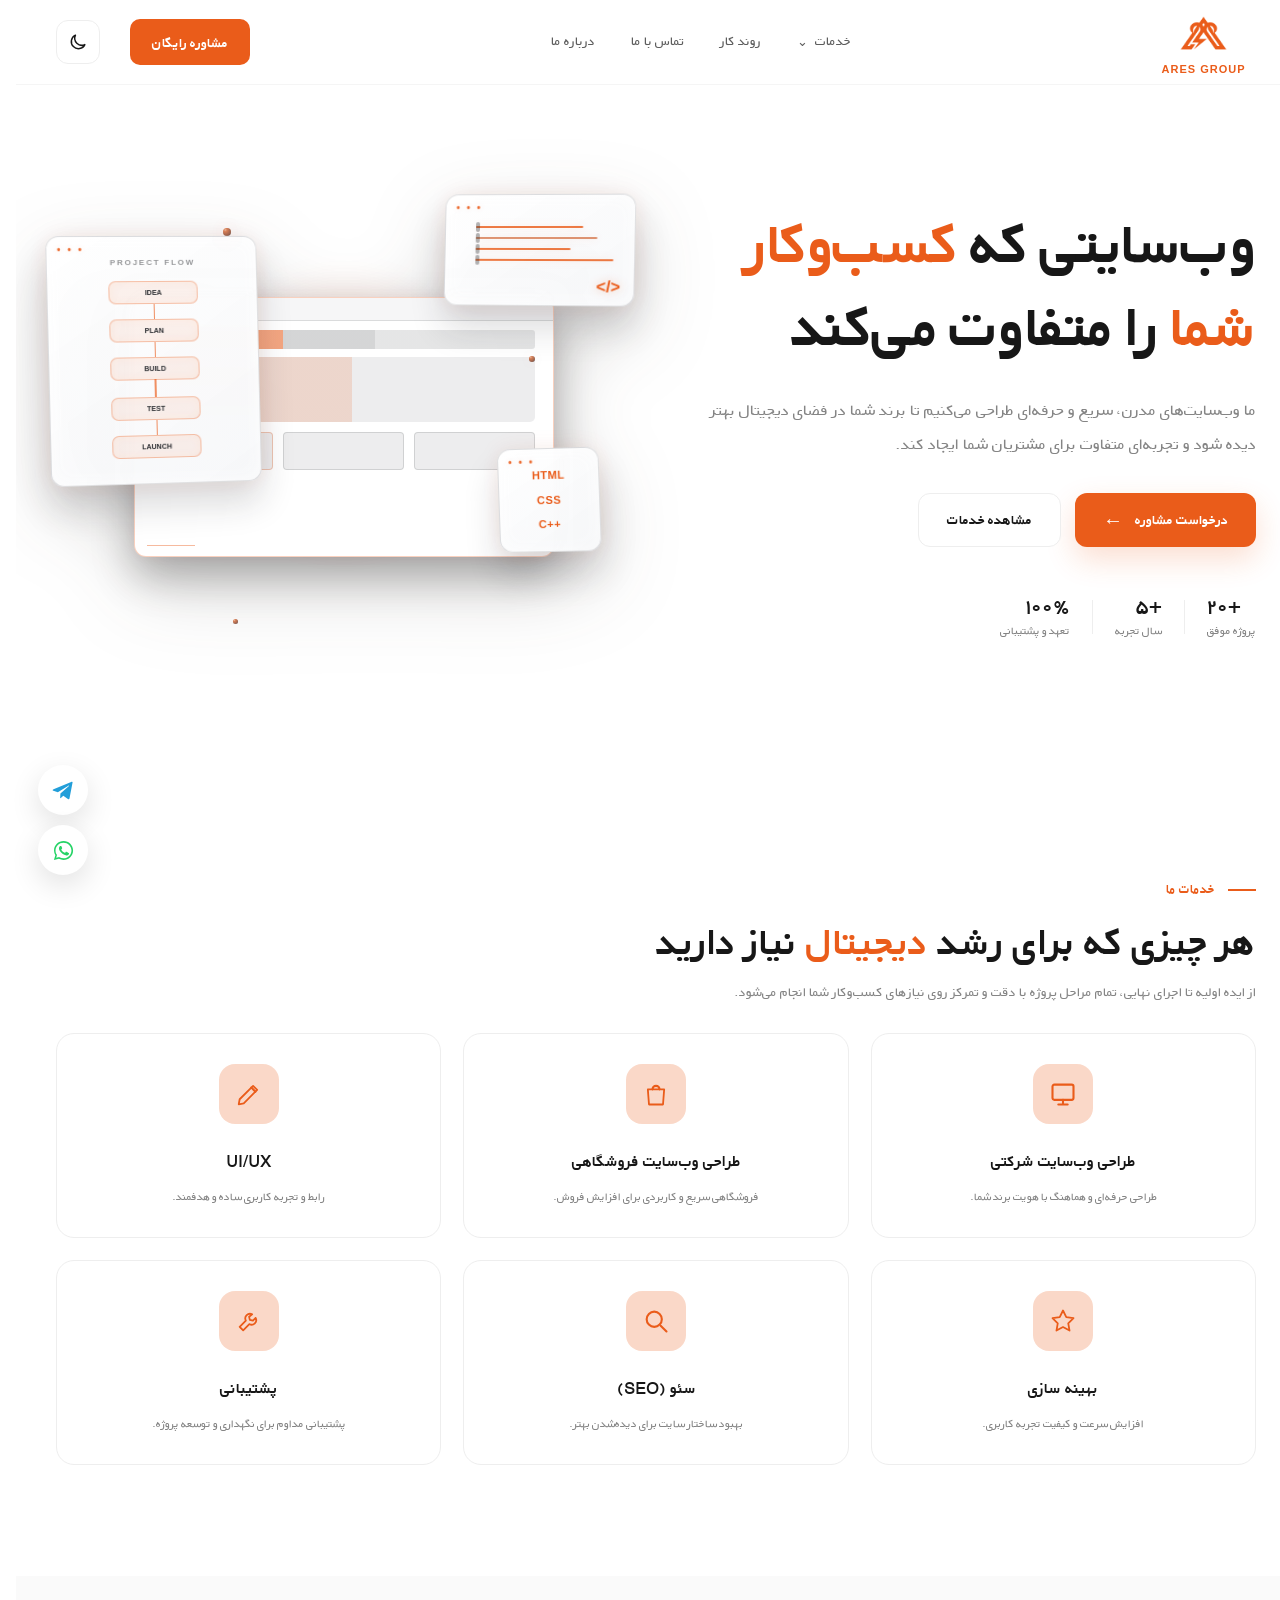
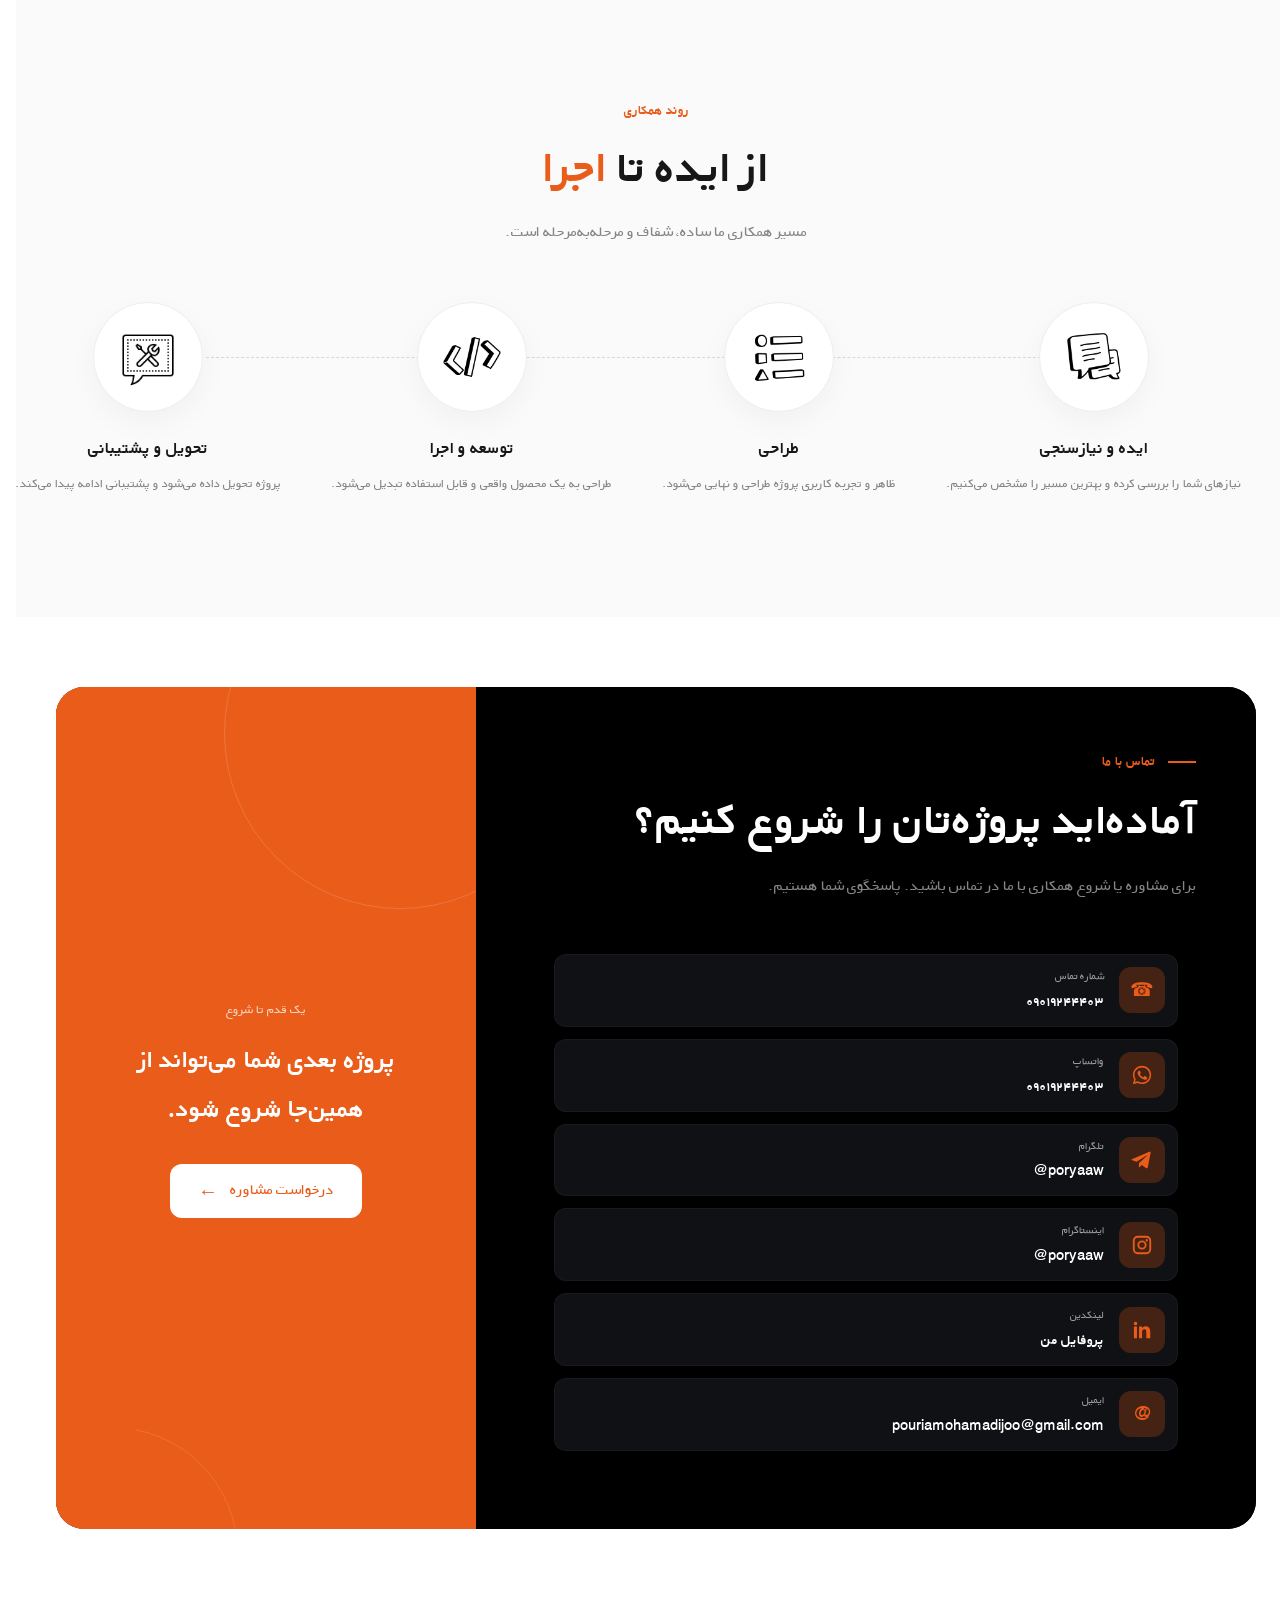
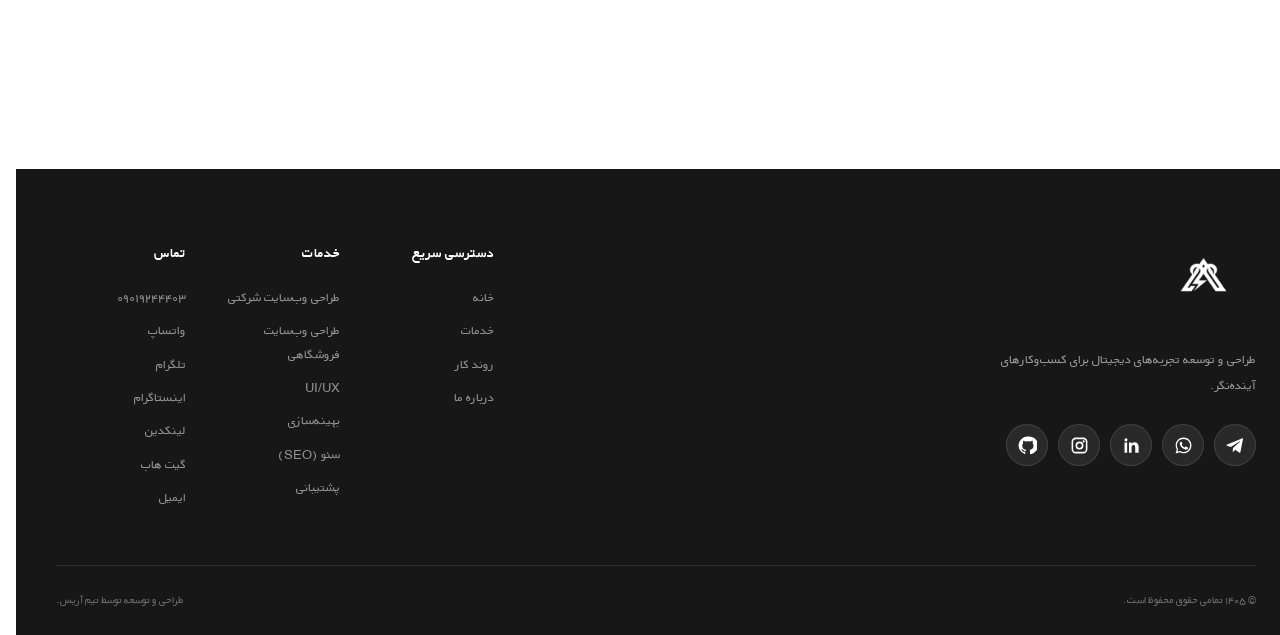
==== commit 608ac0ec: "Mobile visual fixes: logo gap, full-screen burger, footer logo" ====
--- a/index.html
+++ b/index.html
@@ -125,7 +125,7 @@
                 </svg>
                 <svg class="sun-icon" viewBox="0 0 24 24" aria-hidden="true">
                     <circle cx="12" cy="12" r="4"></circle>
-                    <path d="M12 2v2M12 20v2M4.93 4.93l1.42 1.42M17.65 17.65l1.42 1.42M2 12h2M20 12h2M4.93 19.07l1.42-1.42M17.65 6.35l1.42-1.42"></path>
+                    <path d="M12 2v2M12 20v2M4.93 4.93l1.42 1.42M17.65 17.65l1.42 1.42M2 12h2M20 12h2M4.93 19.07l1.42-1.42M17.65 6.35l1.42 1.42"></path>
                 </svg>
             </button>
 
@@ -142,6 +142,10 @@
         </div>
 
         <div class="mobile-navigation">
+            <button type="button" class="theme-toggle mobile-theme-toggle" aria-label="تغییر حالت نمایش" aria-pressed="false">
+                <svg class="moon-icon" viewBox="0 0 24 24" aria-hidden="true"><path d="M20.2 15.1A8.5 8.5 0 0 1 8.9 3.8 8.5 8.5 0 1 0 20.2 15.1Z"></path></svg>
+                <svg class="sun-icon" viewBox="0 0 24 24" aria-hidden="true"><circle cx="12" cy="12" r="4"></circle><path d="M12 2v2M12 20v2M4.93 4.93l1.42 1.42M17.65 17.65l1.42 1.42M2 12h2M20 12h2M4.93 19.07l1.42-1.42M17.65 6.35l1.42 1.42"></path></svg>
+            </button>
 <div class="mobile-services-group">
                 <a href="index.html#services">خدمات</a>
                 <div class="mobile-services-submenu">
@@ -202,14 +206,14 @@
                     <div class="hero-trust">
 
                         <div class="trust-item">
-                            <strong dir="ltr">۳۰+</strong>
+                            <strong dir="ltr">۲۰+</strong>
                             <span>پروژه موفق</span>
                         </div>
 
                         <div class="trust-divider"></div>
 
                         <div class="trust-item">
-                            <strong>+۳</strong>
+                            <strong>+۵</strong>
                             <span>سال تجربه</span>
                         </div>
 
--- a/css/style.css
+++ b/css/style.css
@@ -5939,4 +5939,115 @@
     .process-item p {
         font-size: 12px !important;
     }
+}
+/* =====================================================
+   MOBILE HERO — rebuild desktop corner-spread, no scale
+===================================================== */
+@media (max-width: 600px) {
+    .hero-3d-scene {
+        width: 320px !important;
+        height: 380px !important;
+        transform: none !important;          /* kill the scale that caused overlap */
+        perspective: 800px !important;
+        margin: 0 auto !important;
+    }
+
+    .hero-visual {
+        min-height: 380px !important;
+    }
+
+    /* Central monitor: smaller, perfectly centered behind panels */
+    .hero-panel-webpage {
+        width: 290px !important;
+        height: 180px !important;
+        left: 50% !important;
+        top: 50% !important;
+        transform: translate(-50%, -50%) !important;
+    }
+
+    /* PROJECT FLOW → top-left corner */
+    .hero-panel-flow {
+        width: 150px !important;
+        height: 178px !important;
+        left: -14px !important;
+        top: 30px !important;
+        transform: rotateY(6deg) rotateZ(-1deg) !important;
+    }
+
+    /* Code panel → top-right corner */
+    .hero-panel-code {
+        width: 140px !important;
+        height: 84px !important;
+        right: -14px !important;
+        left: auto !important;
+        top: 16px !important;
+        transform: rotateY(-6deg) rotateZ(1deg) !important;
+    }
+
+    /* HTML/CSS/C++ stack → bottom-right corner */
+    .hero-panel-data {
+        width: 86px !important;
+        height: 98px !important;
+        right: -10px !important;
+        left: auto !important;
+        top: auto !important;
+        bottom: 22px !important;
+        transform: rotateY(-6deg) rotateZ(-1deg) !important;
+    }
+
+    /* The tiny orbs just add clutter at this size — hide them on phones */
+    .hero-orb { display: none !important; }
+}
+/* =====================================================
+   MOBILE VISUAL FIXES — logo gap, full-screen burger, footer logo
+   Desktop untouched.
+===================================================== */
+
+/* 1. Pull "ARES GROUP" text closer to the logo on phones.
+      (The earlier mobile rule used translateY(-4px) which pushed it DOWN;
+       this overrides it with a stronger upward pull. Nudge ±2px if needed.) */
+@media (max-width: 850px) {
+    .logo-name {
+        transform: translateY(-12px) !important;
+    }
+}
+
+/* 2. Burger menu = full-screen overlay, square edges, no floating box.
+      Starts just below the header so the hamburger stays visible to close it. */
+@media (max-width: 850px) {
+    .mobile-navigation {
+        position: fixed !important;
+        top: 84px !important;
+        right: 0 !important;
+        left: 0 !important;
+        bottom: 0 !important;
+        width: 100% !important;
+        max-height: calc(100vh - 84px) !important;
+        overflow-y: auto !important;
+        border-radius: 0 !important;
+        border: 0 !important;
+        box-shadow: none !important;
+        padding: 18px 16px 40px !important;
+    }
+    .mobile-navigation.open {
+        display: flex !important;
+        flex-direction: column !important;
+    }
+    /* make sure the theme toggle inside the menu is visible */
+    .mobile-theme-toggle {
+        display: inline-flex !important;
+    }
+}
+@media (max-width: 600px) {
+    .mobile-navigation {
+        top: 74px !important;
+        max-height: calc(100vh - 74px) !important;
+    }
+}
+
+/* 3. Footer logo bigger on phones */
+@media (max-width: 600px) {
+    .footer-logo {
+        width: 110px !important;
+    }
 }
